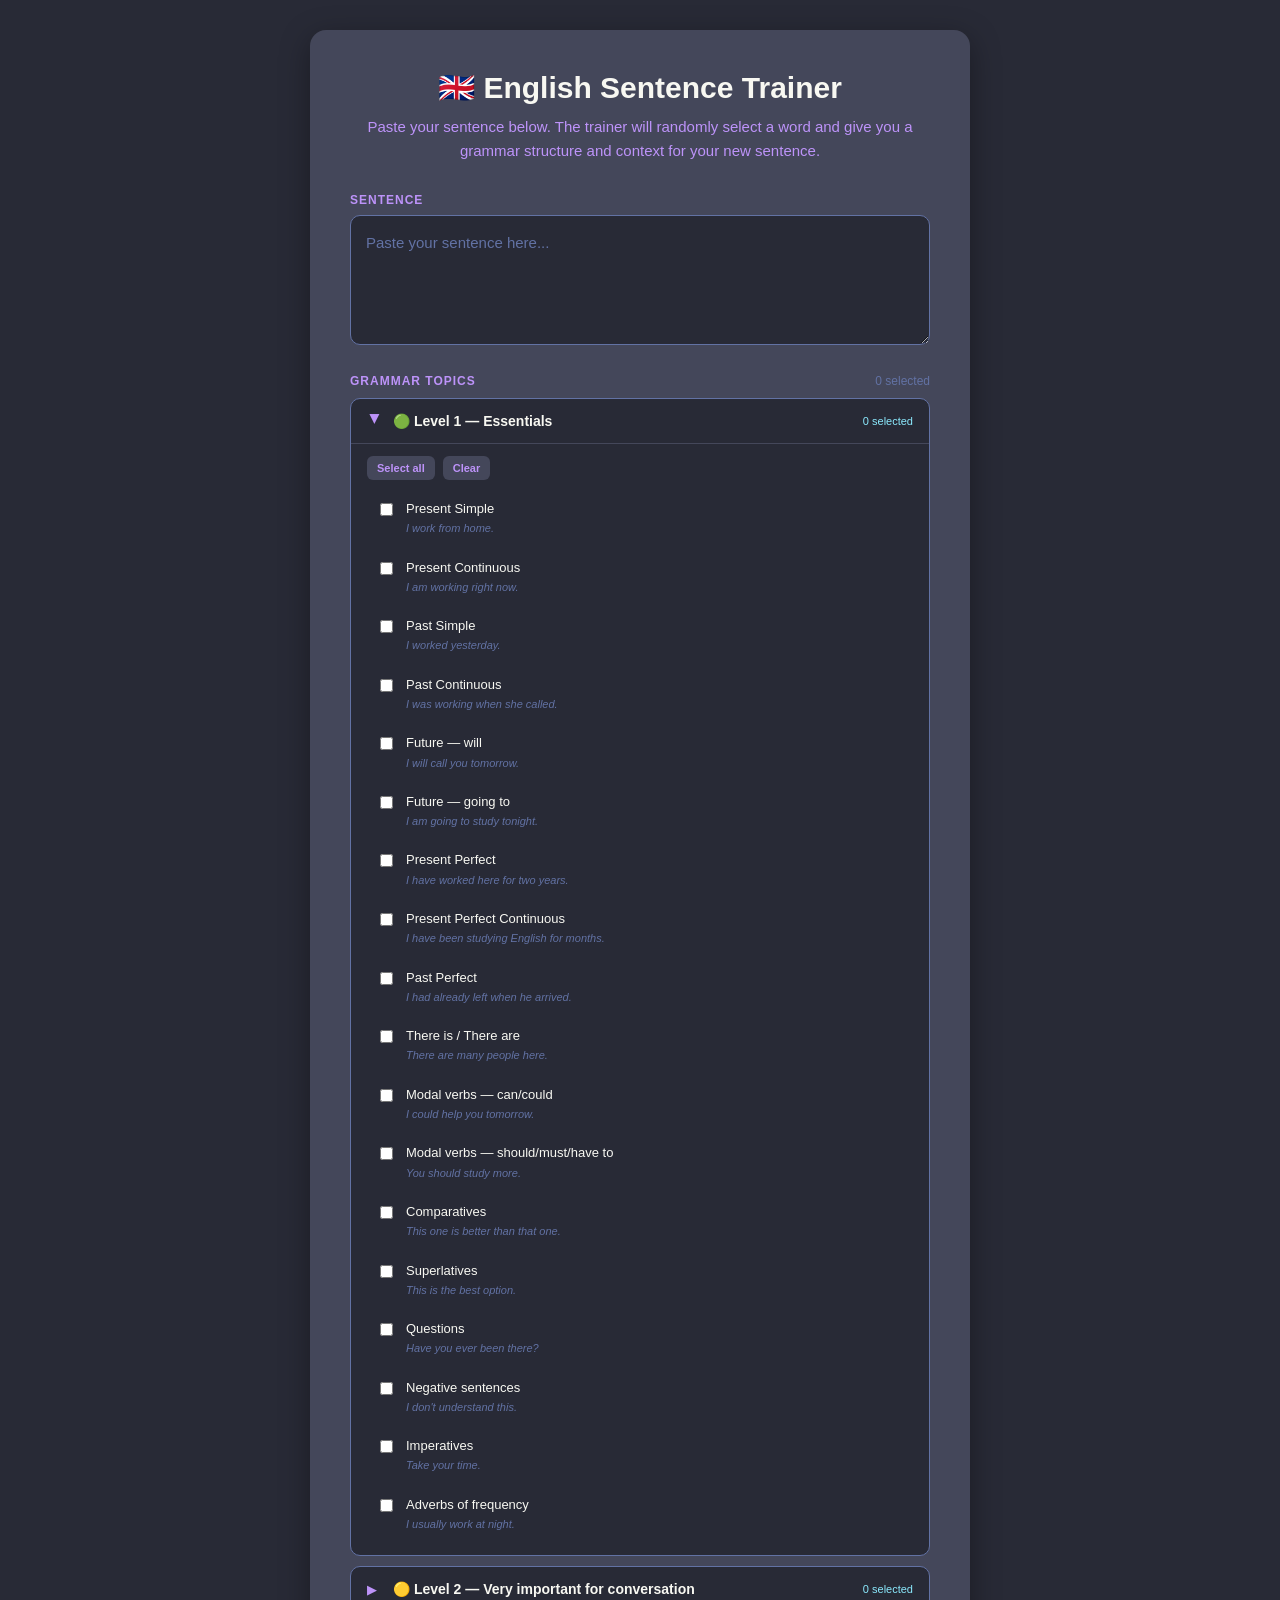
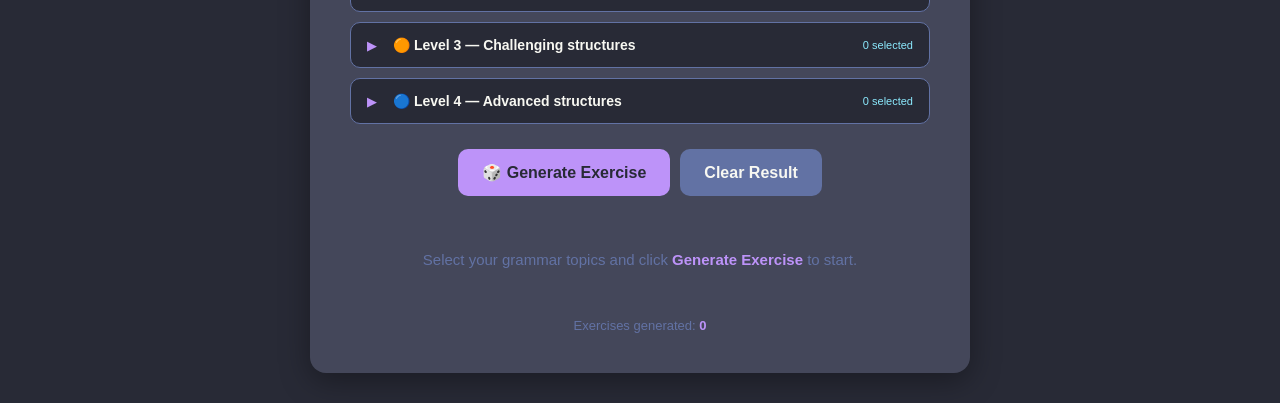
==== index.html @ 158985a8 "Rename englishSentenceTrainer.html to index.html" ====
<!DOCTYPE html>

<html lang="en">

<head>

    <meta charset="UTF-8">

    <meta name="viewport" content="width=device-width, initial-scale=1.0">

    <title>English Sentence Trainer</title>

    <style>

        * {
            box-sizing: border-box;
        }

        body {

            margin: 0;

            font-family: Arial, Helvetica, sans-serif;

            background: #282a36;

            color: #f8f8f2;

            min-height: 100vh;

            display: flex;

            justify-content: center;

            align-items: center;

        }

        .container {

            width: 100%;

            max-width: 700px;

            padding: 30px 20px;

        }

        .card {

            background: #44475a;

            border-radius: 16px;

            padding: 40px;

            box-shadow: 0 8px 30px rgba(0, 0, 0, 0.35);

        }

        .header {

            text-align: center;

            margin-bottom: 30px;

        }

        .header h1 {

            margin: 0 0 10px;

            font-size: 30px;

            color: #f8f8f2;

        }

        .header p {

            margin: 0;

            color: #bd93f9;

            font-size: 15px;

            line-height: 1.6;

        }

        .input-section {

            margin-bottom: 25px;

        }

        .input-label {

            display: block;

            font-size: 12px;

            font-weight: bold;

            color: #bd93f9;

            text-transform: uppercase;

            letter-spacing: 1px;

            margin-bottom: 8px;

        }

        textarea {

            width: 100%;

            min-height: 130px;

            padding: 15px;

            border-radius: 10px;

            border: 1px solid #6272a4;

            background: #282a36;

            color: #f8f8f2;

            font-family: Arial, Helvetica, sans-serif;

            font-size: 15px;

            line-height: 1.6;

            resize: vertical;

            outline: none;

            transition: border-color 0.15s;

        }

        textarea:focus {

            border-color: #bd93f9;

        }

        textarea::placeholder {

            color: #6272a4;

        }

        /* =====================================================
           GRAMMAR SELECTION
           ===================================================== */

        .grammar-section {

            margin-bottom: 25px;

        }

        .grammar-section-header {

            display: flex;

            justify-content: space-between;

            align-items: center;

            margin-bottom: 10px;

        }

        .grammar-section-title {

            font-size: 12px;

            font-weight: bold;

            color: #bd93f9;

            text-transform: uppercase;

            letter-spacing: 1px;

        }

        .grammar-selection-info {

            font-size: 12px;

            color: #6272a4;

        }

        /* =====================================================
           LEVEL ACCORDION
           ===================================================== */

        .level-box {

            background: #282a36;

            border: 1px solid #6272a4;

            border-radius: 10px;

            margin-bottom: 10px;

            overflow: hidden;

        }

        .level-header {

            display: flex;

            align-items: center;

            justify-content: space-between;

            padding: 14px 16px;

            cursor: pointer;

            user-select: none;

            transition: background 0.15s;

        }

        .level-header:hover {

            background: #313342;

        }

        .level-header-left {

            display: flex;

            align-items: center;

            gap: 10px;

            min-width: 0;

        }

        .level-arrow {

            font-size: 13px;

            color: #bd93f9;

            width: 16px;

            transition: transform 0.2s;

        }

        .level-box.open .level-arrow {

            transform: rotate(90deg);

        }

        .level-name {

            font-size: 14px;

            font-weight: bold;

            color: #f8f8f2;

        }

        .level-count {

            font-size: 11px;

            color: #8be9fd;

            white-space: nowrap;

        }

        .level-content {

            display: none;

            padding: 0 16px 15px 16px;

            border-top: 1px solid #44475a;

        }

        .level-box.open .level-content {

            display: block;

        }

        .level-actions {

            display: flex;

            gap: 8px;

            margin: 12px 0;

        }

        .level-action {

            border: none;

            border-radius: 6px;

            padding: 6px 10px;

            font-size: 11px;

            font-weight: bold;

            cursor: pointer;

            background: #44475a;

            color: #bd93f9;

            transition: opacity 0.15s;

        }

        .level-action:hover {

            opacity: 0.8;

        }

        .topic-list {

            display: flex;

            flex-direction: column;

            gap: 6px;

        }

        .topic-item {

            display: flex;

            align-items: flex-start;

            gap: 10px;

            padding: 8px 9px;

            border-radius: 7px;

            cursor: pointer;

            transition: background 0.15s;

        }

        .topic-item:hover {

            background: #313342;

        }

        .topic-item input {

            margin-top: 3px;

            accent-color: #bd93f9;

            cursor: pointer;

            flex-shrink: 0;

        }

        .topic-info {

            min-width: 0;

        }

        .topic-name {

            display: block;

            font-size: 13px;

            color: #f8f8f2;

            line-height: 1.4;

        }

        .topic-example {

            display: block;

            margin-top: 3px;

            font-size: 11px;

            color: #6272a4;

            font-style: italic;

            line-height: 1.4;

        }

        /* =====================================================
           BUTTONS
           ===================================================== */

        .button-container {

            display: flex;

            gap: 10px;

            justify-content: center;

            margin-bottom: 35px;

        }

        button {

            border: none;

            border-radius: 10px;

            padding: 14px 24px;

            font-size: 16px;

            font-weight: bold;

            cursor: pointer;

            transition:
                transform 0.15s,
                opacity 0.15s;

        }

        button:hover {

            transform: translateY(-2px);

        }

        button:active {

            transform: translateY(0);

        }

        .generate-button {

            background: #bd93f9;

            color: #282a36;

        }

        .generate-button:hover {

            opacity: 0.9;

        }

        .clear-button {

            background: #6272a4;

            color: #f8f8f2;

        }

        .clear-button:hover {

            opacity: 0.9;

        }

        /* =====================================================
           RESULTS
           ===================================================== */

        .result {

            display: none;

        }

        .result.visible {

            display: block;

        }

        .result-box {

            margin-bottom: 20px;

        }

        .label {

            display: block;

            font-size: 12px;

            font-weight: bold;

            color: #bd93f9;

            text-transform: uppercase;

            letter-spacing: 1px;

            margin-bottom: 8px;

        }

        .value-box {

            border-radius: 10px;

            padding: 18px 20px;

            background: #282a36;

            border: 1px solid #6272a4;

        }

        .word {

            font-size: 21px;

            font-weight: bold;

            color: #ff79c6;

        }

        .grammar {

            font-size: 21px;

            font-weight: bold;

            color: #f8f8f2;

        }

        .example {

            margin-top: 10px;

            font-size: 14px;

            font-style: italic;

            color: #f8f8f2;

            opacity: 0.85;

            line-height: 1.5;

        }

        .level {

            margin-top: 7px;

            font-size: 13px;

            color: #8be9fd;

        }

        .context {

            font-size: 21px;

            font-weight: bold;

            color: #50fa7b;

        }

        .context-description {

            margin-top: 7px;

            font-size: 13px;

            color: #8be9fd;

        }

        .instruction {

            margin-top: 25px;

            padding: 18px 20px;

            background: #383a59;

            border-left: 4px solid #ff79c6;

            border-radius: 8px;

            line-height: 1.6;

            font-size: 15px;

            color: #f8f8f2;

        }

        .instruction strong {

            color: #ff79c6;

        }

        /* =====================================================
           COUNTER
           ===================================================== */

        .counter {

            text-align: center;

            margin-top: 30px;

            color: #6272a4;

            font-size: 13px;

        }

        .counter strong {

            color: #bd93f9;

        }

        /* =====================================================
           EMPTY MESSAGE
           ===================================================== */

        .empty-message {

            text-align: center;

            color: #6272a4;

            font-size: 15px;

            padding: 20px;

        }

        .empty-message strong {

            color: #bd93f9;

        }

        /* =====================================================
           ERROR MESSAGE
           ===================================================== */

        .error-message {

            display: none;

            margin-bottom: 20px;

            padding: 12px 15px;

            border-radius: 8px;

            background: #383a59;

            border-left: 4px solid #ff5555;

            color: #ffb8b8;

            font-size: 13px;

            line-height: 1.5;

        }

        .error-message.visible {

            display: block;

        }

        /* =====================================================
           MOBILE
           ===================================================== */

        @media (max-width: 600px) {

            .card {

                padding: 25px 20px;

            }

            .header h1 {

                font-size: 25px;

            }

            .button-container {

                flex-direction: column;

            }

            button {

                width: 100%;

            }

            .level-header {

                padding: 13px 12px;

            }

            .level-name {

                font-size: 13px;

            }

            .level-count {

                font-size: 10px;

            }

        }

    </style>

</head>


<body>


<div class="container">


    <div class="card">


        <!-- =================================================
             HEADER
             ================================================= -->

        <div class="header">

            <h1>🇬🇧 English Sentence Trainer</h1>

            <p>

                Paste your sentence below.

                The trainer will randomly select a word

                and give you a grammar structure and context

                for your new sentence.

            </p>

        </div>


        <!-- =================================================
             SOURCE TEXT
             ================================================= -->

        <div class="input-section">

            <label
                class="input-label"
                for="sourceText">

                Sentence

            </label>

            <textarea
                id="sourceText"
                placeholder="Paste your sentence here..."></textarea>

        </div>


        <!-- =================================================
             GRAMMAR TOPIC SELECTION
             ================================================= -->

        <div class="grammar-section">


            <div class="grammar-section-header">

                <span class="grammar-section-title">

                    Grammar Topics

                </span>

                <span
                    id="totalSelected"
                    class="grammar-selection-info">

                    0 selected

                </span>

            </div>


            <!-- =============================================
                 LEVEL 1
                 ============================================= -->

            <div
                class="level-box open"
                id="level-1">


                <div
                    class="level-header"
                    onclick="toggleLevel('level-1')">


                    <div class="level-header-left">

                        <span class="level-arrow">

                            ▶

                        </span>

                        <span class="level-name">

                            🟢 Level 1 — Essentials

                        </span>

                    </div>


                    <span
                        class="level-count"
                        id="count-level-1">

                        0 selected

                    </span>


                </div>


                <div class="level-content">


                    <div class="level-actions">

                        <button
                            type="button"
                            class="level-action"
                            onclick="selectAllInLevel(event, 'level-1')">

                            Select all

                        </button>

                        <button
                            type="button"
                            class="level-action"
                            onclick="clearLevel(event, 'level-1')">

                            Clear

                        </button>

                    </div>


                    <div
                        class="topic-list"
                        id="topics-level-1">

                    </div>


                </div>

            </div>


            <!-- =============================================
                 LEVEL 2
                 ============================================= -->

            <div
                class="level-box"
                id="level-2">


                <div
                    class="level-header"
                    onclick="toggleLevel('level-2')">


                    <div class="level-header-left">

                        <span class="level-arrow">

                            ▶

                        </span>

                        <span class="level-name">

                            🟡 Level 2 — Very important for conversation

                        </span>

                    </div>


                    <span
                        class="level-count"
                        id="count-level-2">

                        0 selected

                    </span>


                </div>


                <div class="level-content">


                    <div class="level-actions">

                        <button
                            type="button"
                            class="level-action"
                            onclick="selectAllInLevel(event, 'level-2')">

                            Select all

                        </button>

                        <button
                            type="button"
                            class="level-action"
                            onclick="clearLevel(event, 'level-2')">

                            Clear

                        </button>

                    </div>


                    <div
                        class="topic-list"
                        id="topics-level-2">

                    </div>


                </div>

            </div>


            <!-- =============================================
                 LEVEL 3
                 ============================================= -->

            <div
                class="level-box"
                id="level-3">


                <div
                    class="level-header"
                    onclick="toggleLevel('level-3')">


                    <div class="level-header-left">

                        <span class="level-arrow">

                            ▶

                        </span>

                        <span class="level-name">

                            🟠 Level 3 — Challenging structures

                        </span>

                    </div>


                    <span
                        class="level-count"
                        id="count-level-3">

                        0 selected

                    </span>


                </div>


                <div class="level-content">


                    <div class="level-actions">

                        <button
                            type="button"
                            class="level-action"
                            onclick="selectAllInLevel(event, 'level-3')">

                            Select all

                        </button>

                        <button
                            type="button"
                            class="level-action"
                            onclick="clearLevel(event, 'level-3')">

                            Clear

                        </button>

                    </div>


                    <div
                        class="topic-list"
                        id="topics-level-3">

                    </div>


                </div>

            </div>


            <!-- =============================================
                 LEVEL 4
                 ============================================= -->

            <div
                class="level-box"
                id="level-4">


                <div
                    class="level-header"
                    onclick="toggleLevel('level-4')">


                    <div class="level-header-left">

                        <span class="level-arrow">

                            ▶

                        </span>

                        <span class="level-name">

                            🔵 Level 4 — Advanced structures

                        </span>

                    </div>


                    <span
                        class="level-count"
                        id="count-level-4">

                        0 selected

                    </span>


                </div>


                <div class="level-content">


                    <div class="level-actions">

                        <button
                            type="button"
                            class="level-action"
                            onclick="selectAllInLevel(event, 'level-4')">

                            Select all

                        </button>

                        <button
                            type="button"
                            class="level-action"
                            onclick="clearLevel(event, 'level-4')">

                            Clear

                        </button>

                    </div>


                    <div
                        class="topic-list"
                        id="topics-level-4">

                    </div>


                </div>

            </div>


        </div>


        <!-- =================================================
             ERROR MESSAGE
             ================================================= -->

        <div
            id="errorMessage"
            class="error-message">

            Please select at least one grammar topic before generating an exercise.

        </div>


        <!-- =================================================
             BUTTONS
             ================================================= -->

        <div class="button-container">

            <button
                class="generate-button"
                onclick="generateExercise()">

                🎲 Generate Exercise

            </button>


            <button
                class="clear-button"
                onclick="clearExercise()">

                Clear Result

            </button>

        </div>


        <!-- =================================================
             RESULTS
             ================================================= -->

        <div
            id="result"
            class="result">


            <!-- Selected Word -->

            <div class="result-box">

                <span class="label">

                    Selected Word

                </span>

                <div class="value-box">

                    <div
                        id="selectedWord"
                        class="word">

                    </div>

                </div>

            </div>


            <!-- Grammar -->

            <div class="result-box">

                <span class="label">

                    Grammar

                </span>

                <div class="value-box">

                    <div
                        id="grammarTopic"
                        class="grammar">

                    </div>


                    <div
                        id="grammarLevel"
                        class="level">

                    </div>


                    <div
                        id="grammarExample"
                        class="example">

                    </div>

                </div>

            </div>


            <!-- Context -->

            <div class="result-box">

                <span class="label">

                    Context

                </span>

                <div class="value-box">

                    <div
                        id="context"
                        class="context">

                    </div>


                    <div
                        id="contextDescription"
                        class="context-description">

                    </div>

                </div>

            </div>


            <!-- Instruction -->

            <div class="instruction">

                <strong>Your task:</strong>

                <br>

                Create a new sentence using the selected word,

                the grammar structure above, and the selected context.

            </div>


        </div>


        <!-- =================================================
             INITIAL MESSAGE
             ================================================= -->

        <div
            id="emptyMessage"
            class="empty-message">

            Select your grammar topics and click

            <strong>Generate Exercise</strong>

            to start.

        </div>


        <!-- =================================================
             COUNTER
             ================================================= -->

        <div class="counter">

            Exercises generated:

            <strong id="counter">0</strong>

        </div>


    </div>

</div>



<script>


    // =========================================================
    // CONTEXTS
    // =========================================================

    const contexts = [

        {
            name: "Daily life",
            description: "Everyday situations"
        },

        {
            name: "Work",
            description: "Professional situations"
        },

        {
            name: "Travel",
            description: "Experiences and plans"
        },

        {
            name: "Relationships",
            description: "People and interactions"
        },

        {
            name: "Learning",
            description: "Study and progress"
        },

        {
            name: "Technology",
            description: "Technology"
        },

        {
            name: "Money",
            description: "Financial decisions"
        },

        {
            name: "Health",
            description: "Habits and situations"
        },

        {
            name: "Entertainment",
            description: "Movies, games, and books"
        },

        {
            name: "Problems",
            description: "Problems and solutions"
        },

        {
            name: "Decisions",
            description: "Choices"
        },

        {
            name: "Plans",
            description: "Future plans"
        },

        {
            name: "Experiences",
            description: "Things that happened"
        },

        {
            name: "Memories",
            description: "The past"
        },

        {
            name: "Opinions",
            description: "Opinions"
        },

        {
            name: "Hypothetical situations",
            description: "Imaginary situations"
        },

        {
            name: "Advice",
            description: "Recommendations"
        },

        {
            name: "Requests",
            description: "Requests"
        },

        {
            name: "Complaints",
            description: "Complaints"
        },

        {
            name: "Comparisons",
            description: "Comparing things"
        },

        {
            name: "Goals",
            description: "Objectives"
        },

        {
            name: "Changes",
            description: "Changes"
        },

        {
            name: "Mistakes",
            description: "Mistakes and consequences"
        },

        {
            name: "Unexpected events",
            description: "Unexpected events"
        }

    ];


    // =========================================================
    // GRAMMAR LEVELS
    // =========================================================

    const grammarLevels = {

        "Level 1 — Essentials": {

            weight: 50,

            topics: [

                {
                    name: "Present Simple",
                    example: "I work from home."
                },

                {
                    name: "Present Continuous",
                    example: "I am working right now."
                },

                {
                    name: "Past Simple",
                    example: "I worked yesterday."
                },

                {
                    name: "Past Continuous",
                    example: "I was working when she called."
                },

                {
                    name: "Future — will",
                    example: "I will call you tomorrow."
                },

                {
                    name: "Future — going to",
                    example: "I am going to study tonight."
                },

                {
                    name: "Present Perfect",
                    example: "I have worked here for two years."
                },

                {
                    name: "Present Perfect Continuous",
                    example: "I have been studying English for months."
                },

                {
                    name: "Past Perfect",
                    example: "I had already left when he arrived."
                },

                {
                    name: "There is / There are",
                    example: "There are many people here."
                },

                {
                    name: "Modal verbs — can/could",
                    example: "I could help you tomorrow."
                },

                {
                    name: "Modal verbs — should/must/have to",
                    example: "You should study more."
                },

                {
                    name: "Comparatives",
                    example: "This one is better than that one."
                },

                {
                    name: "Superlatives",
                    example: "This is the best option."
                },

                {
                    name: "Questions",
                    example: "Have you ever been there?"
                },

                {
                    name: "Negative sentences",
                    example: "I don't understand this."
                },

                {
                    name: "Imperatives",
                    example: "Take your time."
                },

                {
                    name: "Adverbs of frequency",
                    example: "I usually work at night."
                }

            ]

        },


        "Level 2 — Very important for conversation": {

            weight: 30,

            topics: [

                {
                    name: "Used to",
                    example: "I used to live in Japan."
                },

                {
                    name: "Would — past habits",
                    example: "We would go there every Sunday."
                },

                {
                    name: "Present Perfect vs Past Simple",
                    example: "I have seen that movie. / I saw it last year."
                },

                {
                    name: "Since / For",
                    example: "I have lived here for three years."
                },

                {
                    name: "Already / Yet / Just",
                    example: "I have already finished it."
                },

                {
                    name: "Ever / Never",
                    example: "Have you ever tried it?"
                },

                {
                    name: "First Conditional",
                    example: "If it rains, I will stay home."
                },

                {
                    name: "Second Conditional",
                    example: "If I had more money, I would travel."
                },

                {
                    name: "First vs Second Conditional",
                    example: "If I study... / If I studied..."
                },

                {
                    name: "Relative clauses",
                    example: "The man who lives there is my friend."
                },

                {
                    name: "Passive voice",
                    example: "The car was repaired yesterday."
                },

                {
                    name: "Reported speech",
                    example: "She said that she was tired."
                },

                {
                    name: "Gerund (-ing)",
                    example: "I enjoy learning English."
                },

                {
                    name: "Infinitive (to + verb)",
                    example: "I want to learn English."
                },

                {
                    name: "Gerund vs Infinitive",
                    example: "I stopped smoking. / I stopped to smoke."
                },

                {
                    name: "Phrasal verbs",
                    example: "I need to find out what happened."
                },

                {
                    name: "Prepositions",
                    example: "I'm interested in learning English."
                },

                {
                    name: "Articles — a/an/the",
                    example: "I bought a book. The book was expensive."
                }

            ]

        },


        "Level 3 — Challenging structures": {

            weight: 15,

            topics: [

                {
                    name: "Present Perfect Continuous",
                    example: "I've been working all day."
                },

                {
                    name: "Past Perfect Continuous",
                    example: "I'd been waiting for an hour."
                },

                {
                    name: "Future Continuous",
                    example: "I'll be working tomorrow afternoon."
                },

                {
                    name: "Future Perfect",
                    example: "I'll have finished it by Friday."
                },

                {
                    name: "Third Conditional",
                    example: "If I had studied, I would have passed."
                },

                {
                    name: "Mixed Conditionals",
                    example: "If I had studied, I would be working there now."
                },

                {
                    name: "Wish — present",
                    example: "I wish I had more time."
                },

                {
                    name: "Wish — past",
                    example: "I wish I had studied harder."
                },

                {
                    name: "Would rather",
                    example: "I'd rather stay home."
                },

                {
                    name: "Had better",
                    example: "You'd better leave now."
                },

                {
                    name: "Question tags",
                    example: "You're coming, aren't you?"
                },

                {
                    name: "Indirect questions",
                    example: "Do you know where he lives?"
                },

                {
                    name: "Causative — have/get something done",
                    example: "I had my car repaired."
                },

                {
                    name: "Modal perfect",
                    example: "You should have told me."
                },

                {
                    name: "Could have / would have / might have",
                    example: "I could have helped you."
                },

                {
                    name: "Negative questions",
                    example: "Didn't you see him?"
                },

                {
                    name: "So / Neither",
                    example: "I like coffee. So do I."
                },

                {
                    name: "Too / Enough",
                    example: "It's too expensive. / It's cheap enough."
                },

                {
                    name: "Both / Either / Neither",
                    example: "Neither option is good."
                }

            ]

        },


        "Level 4 — Advanced structures": {

            weight: 5,

            topics: [

                {
                    name: "Future in the past",
                    example: "I knew I would need more time."
                },

                {
                    name: "Past habits",
                    example: "I would play football every weekend."
                },

                {
                    name: "Participle clauses",
                    example: "Having finished the work, I went home."
                },

                {
                    name: "Inversion",
                    example: "Never have I seen anything like this."
                },

                {
                    name: "Cleft sentences",
                    example: "What I need is more time."
                },

                {
                    name: "Emphasis with do",
                    example: "I do understand what you mean."
                },

                {
                    name: "Advanced relative clauses",
                    example: "The company for which I worked..."
                },

                {
                    name: "Reduced relative clauses",
                    example: "The man standing there is my boss."
                },

                {
                    name: "Advanced passive",
                    example: "He is believed to be one of the best developers."
                },

                {
                    name: "Conditionals with unless",
                    example: "I won't go unless you come with me."
                },

                {
                    name: "As long as / provided that",
                    example: "You can stay as long as you're quiet."
                },

                {
                    name: "Although / even though / despite",
                    example: "Even though it was late, I continued working."
                },

                {
                    name: "Would have + past participle",
                    example: "I would have gone if I had known."
                },

                {
                    name: "As if / as though",
                    example: "He talks as if he knew everything."
                },

                {
                    name: "Not only... but also",
                    example: "She is not only smart but also hardworking."
                }

            ]

        }

    };


    // =========================================================
    // COUNTER
    // =========================================================

    let exerciseCount = 0;


    // =========================================================
    // GENERATE GRAMMAR TOPIC CHECKBOXES
    // =========================================================

    function renderGrammarTopics() {

        const levelIds = [
            "level-1",
            "level-2",
            "level-3",
            "level-4"
        ];

        const levels = Object.entries(grammarLevels);

        levels.forEach(([levelName, level], index) => {

            const container = document.getElementById(
                `topics-${levelIds[index]}`
            );

            level.topics.forEach((topic, topicIndex) => {

                const label = document.createElement("label");

                label.className = "topic-item";

                label.innerHTML = `

                    <input
                        type="checkbox"
                        class="grammar-topic"
                        data-level="${levelName}"
                        data-topic-index="${topicIndex}"
                        onchange="updateSelectionCount()"
                    >

                    <span class="topic-info">

                        <span class="topic-name">
                            ${topic.name}
                        </span>

                        <span class="topic-example">
                            ${topic.example}
                        </span>

                    </span>

                `;

                container.appendChild(label);

            });

        });

        updateSelectionCount();

    }


    // =========================================================
    // TOGGLE LEVEL
    // =========================================================

    function toggleLevel(levelId) {

        const level = document.getElementById(levelId);

        level.classList.toggle("open");

    }


    // =========================================================
    // SELECT ALL TOPICS IN LEVEL
    // =========================================================

    function selectAllInLevel(event, levelId) {

        event.stopPropagation();

        const level = document.getElementById(levelId);

        const checkboxes = level.querySelectorAll(
            ".grammar-topic"
        );

        checkboxes.forEach(checkbox => {

            checkbox.checked = true;

        });

        updateSelectionCount();

    }


    // =========================================================
    // CLEAR ALL TOPICS IN LEVEL
    // =========================================================

    function clearLevel(event, levelId) {

        event.stopPropagation();

        const level = document.getElementById(levelId);

        const checkboxes = level.querySelectorAll(
            ".grammar-topic"
        );

        checkboxes.forEach(checkbox => {

            checkbox.checked = false;

        });

        updateSelectionCount();

    }


    // =========================================================
    // UPDATE SELECTION COUNTS
    // =========================================================

    function updateSelectionCount() {

        const allCheckboxes = document.querySelectorAll(
            ".grammar-topic"
        );

        const totalSelected = document.querySelectorAll(
            ".grammar-topic:checked"
        ).length;


        // Update total

        document.getElementById(
            "totalSelected"
        ).textContent =

            `${totalSelected} selected`;


        // Update each level

        const levelIds = [
            "level-1",
            "level-2",
            "level-3",
            "level-4"
        ];

        levelIds.forEach(levelId => {

            const level = document.getElementById(levelId);

            const selected = level.querySelectorAll(
                ".grammar-topic:checked"
            ).length;

            document.getElementById(
                `count-${levelId}`
            ).textContent =

                `${selected} selected`;

        });

    }


    // =========================================================
    // GET SELECTED GRAMMAR TOPICS
    // =========================================================

    function getSelectedGrammarTopics() {

        const selectedTopics = [];

        const checkboxes = document.querySelectorAll(
            ".grammar-topic:checked"
        );

        checkboxes.forEach(checkbox => {

            const levelName = checkbox.dataset.level;

            const topicIndex =
                Number(checkbox.dataset.topicIndex);

            const level =
                grammarLevels[levelName];

            selectedTopics.push({

                name: level.topics[topicIndex].name,

                example: level.topics[topicIndex].example,

                level: levelName

            });

        });

        return selectedTopics;

    }


    // =========================================================
    // GET A RANDOM ITEM FROM AN ARRAY
    // =========================================================

    function randomItem(array) {

        const index = Math.floor(

            Math.random() * array.length

        );

        return array[index];

    }


    // =========================================================
    // GET WORDS FROM SOURCE TEXT
    // =========================================================

    function getWordsFromText() {

        const text = document

            .getElementById("sourceText")

            .value

            .trim();


        // Return an empty array if there is no text

        if (!text) {

            return [];

        }


        // Split only by whitespace

        return text.split(/\s+/);

    }


    // =========================================================
    // GET A RANDOM WORD FROM SOURCE TEXT
    // =========================================================

    function getRandomWord() {

        const words = getWordsFromText();


        if (words.length === 0) {

            return null;

        }


        return randomItem(words);

    }


    // =========================================================
    // GENERATE EXERCISE
    // =========================================================

    function generateExercise() {


        // Hide previous error

        document.getElementById(
            "errorMessage"
        ).classList.remove("visible");


        // Get selected grammar topics

        const selectedTopics =
            getSelectedGrammarTopics();


        // Check if at least one topic was selected

        if (selectedTopics.length === 0) {

            document.getElementById(
                "errorMessage"
            ).classList.add("visible");

            return;

        }


        // Get a random word from source text

        const selectedWord =
            getRandomWord();


        // Select a random grammar topic

        const grammarTopic =
            randomItem(selectedTopics);


        // Select a random context

        const context =
            randomItem(contexts);


        // =====================================================
        // DISPLAY SELECTED WORD
        // =====================================================

        const selectedWordElement =
            document.getElementById(
                "selectedWord"
            );


        if (selectedWord) {

            selectedWordElement.textContent =
                selectedWord;

        } else {

            selectedWordElement.textContent =
                "No word selected";

        }


        // =====================================================
        // DISPLAY GRAMMAR TOPIC
        // =====================================================

        document.getElementById(
            "grammarTopic"
        ).textContent =

            grammarTopic.name;


        // =====================================================
        // DISPLAY GRAMMAR LEVEL
        // =====================================================

        document.getElementById(
            "grammarLevel"
        ).textContent =

            grammarTopic.level;


        // =====================================================
        // DISPLAY GRAMMAR EXAMPLE
        // =====================================================

        document.getElementById(
            "grammarExample"
        ).textContent =

            "Example: " + grammarTopic.example;


        // =====================================================
        // DISPLAY CONTEXT
        // =====================================================

        document.getElementById(
            "context"
        ).textContent =

            context.name;


        // =====================================================
        // DISPLAY CONTEXT DESCRIPTION
        // =====================================================

        document.getElementById(
            "contextDescription"
        ).textContent =

            context.description;


        // =====================================================
        // SHOW RESULTS
        // =====================================================

        document.getElementById(
            "result"
        ).classList.add("visible");


        // =====================================================
        // HIDE INITIAL MESSAGE
        // =====================================================

        document.getElementById(
            "emptyMessage"
        ).style.display = "none";


        // =====================================================
        // UPDATE COUNTER
        // =====================================================

        exerciseCount++;


        document.getElementById(
            "counter"
        ).textContent =

            exerciseCount;

    }


    // =========================================================
    // CLEAR RESULT
    // =========================================================

    function clearExercise() {

        document.getElementById(
            "result"
        ).classList.remove("visible");


        document.getElementById(
            "emptyMessage"
        ).style.display = "block";


        document.getElementById(
            "errorMessage"
        ).classList.remove("visible");

    }


    // =========================================================
    // INITIALIZE
    // =========================================================

    renderGrammarTopics();


</script>


</body>

</html>
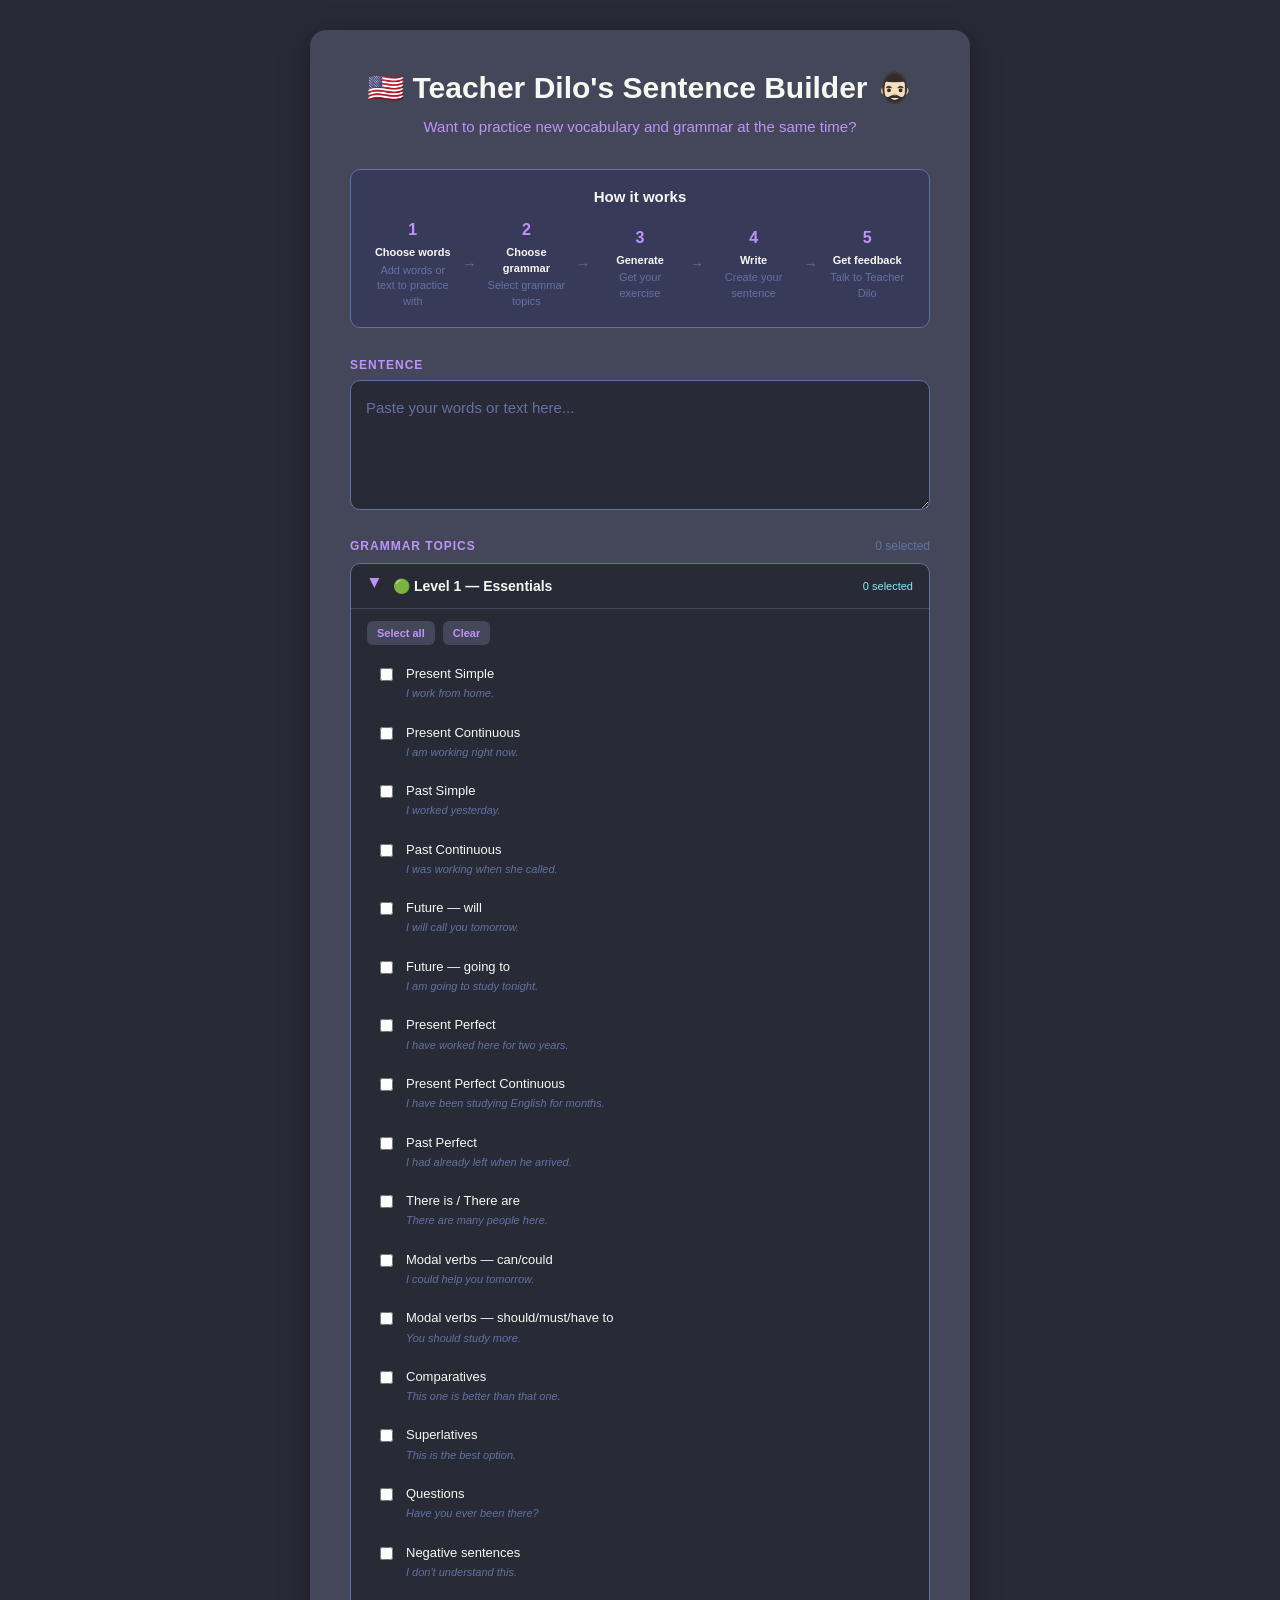
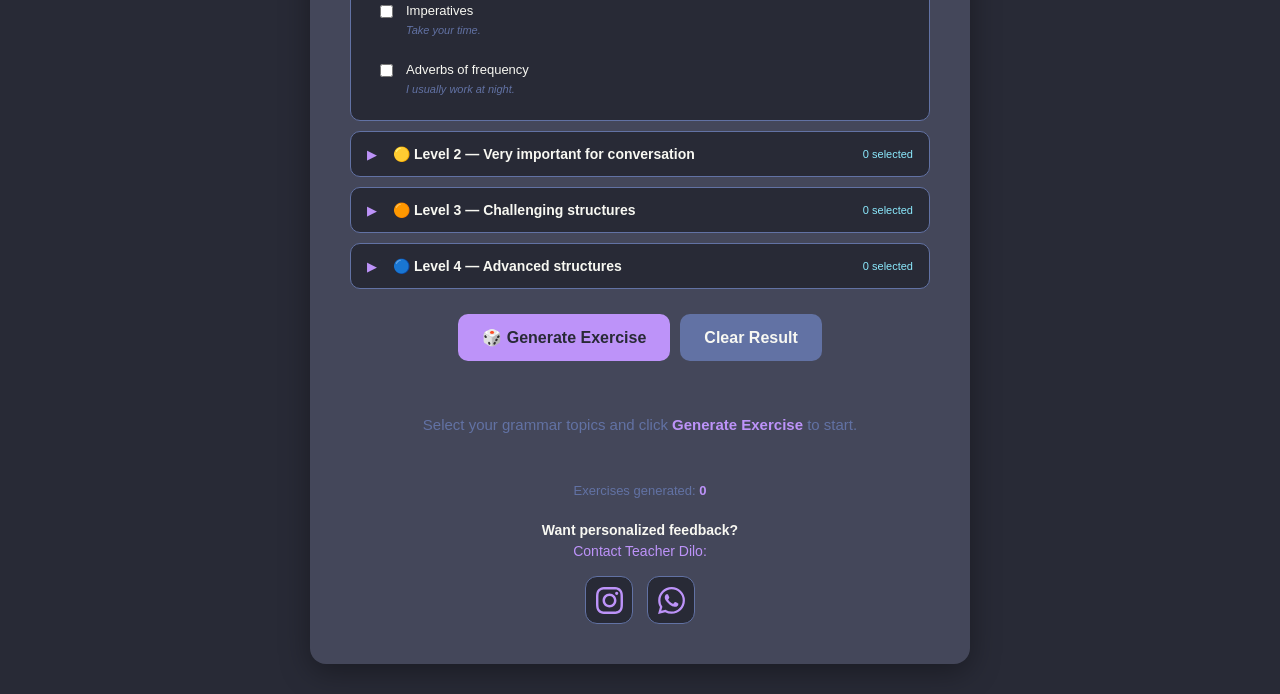
==== commit 5d3f69a0: "feat: improve UI, user flow, and project presentation - Added a "How it works" section explaining th" ====
--- a/index.html
+++ b/index.html
@@ -3,1945 +3,1178 @@
 <html lang="en">
 
 <head>
-
     <meta charset="UTF-8">
-
     <meta name="viewport" content="width=device-width, initial-scale=1.0">
-
-    <title>English Sentence Trainer</title>
-
-    <style>
-
-        * {
-            box-sizing: border-box;
-        }
-
-        body {
-
-            margin: 0;
-
-            font-family: Arial, Helvetica, sans-serif;
-
-            background: #282a36;
-
-            color: #f8f8f2;
-
-            min-height: 100vh;
-
-            display: flex;
-
-            justify-content: center;
-
-            align-items: center;
-
-        }
-
-        .container {
-
-            width: 100%;
-
-            max-width: 700px;
-
-            padding: 30px 20px;
-
-        }
-
-        .card {
-
-            background: #44475a;
-
-            border-radius: 16px;
-
-            padding: 40px;
-
-            box-shadow: 0 8px 30px rgba(0, 0, 0, 0.35);
-
-        }
-
-        .header {
-
-            text-align: center;
-
-            margin-bottom: 30px;
-
-        }
-
-        .header h1 {
-
-            margin: 0 0 10px;
-
-            font-size: 30px;
-
-            color: #f8f8f2;
-
-        }
-
-        .header p {
-
-            margin: 0;
-
-            color: #bd93f9;
-
-            font-size: 15px;
-
-            line-height: 1.6;
-
-        }
-
-        .input-section {
-
-            margin-bottom: 25px;
-
-        }
-
-        .input-label {
-
-            display: block;
-
-            font-size: 12px;
-
-            font-weight: bold;
-
-            color: #bd93f9;
-
-            text-transform: uppercase;
-
-            letter-spacing: 1px;
-
-            margin-bottom: 8px;
-
-        }
-
-        textarea {
-
-            width: 100%;
-
-            min-height: 130px;
-
-            padding: 15px;
-
-            border-radius: 10px;
-
-            border: 1px solid #6272a4;
-
-            background: #282a36;
-
-            color: #f8f8f2;
-
-            font-family: Arial, Helvetica, sans-serif;
-
-            font-size: 15px;
-
-            line-height: 1.6;
-
-            resize: vertical;
-
-            outline: none;
-
-            transition: border-color 0.15s;
-
-        }
-
-        textarea:focus {
-
-            border-color: #bd93f9;
-
-        }
-
-        textarea::placeholder {
-
-            color: #6272a4;
-
-        }
-
-        /* =====================================================
-           GRAMMAR SELECTION
-           ===================================================== */
-
-        .grammar-section {
-
-            margin-bottom: 25px;
-
-        }
-
-        .grammar-section-header {
-
-            display: flex;
-
-            justify-content: space-between;
-
-            align-items: center;
-
-            margin-bottom: 10px;
-
-        }
-
-        .grammar-section-title {
-
-            font-size: 12px;
-
-            font-weight: bold;
-
-            color: #bd93f9;
-
-            text-transform: uppercase;
-
-            letter-spacing: 1px;
-
-        }
-
-        .grammar-selection-info {
-
-            font-size: 12px;
-
-            color: #6272a4;
-
-        }
-
-        /* =====================================================
-           LEVEL ACCORDION
-           ===================================================== */
-
-        .level-box {
-
-            background: #282a36;
-
-            border: 1px solid #6272a4;
-
-            border-radius: 10px;
-
-            margin-bottom: 10px;
-
-            overflow: hidden;
-
-        }
-
-        .level-header {
-
-            display: flex;
-
-            align-items: center;
-
-            justify-content: space-between;
-
-            padding: 14px 16px;
-
-            cursor: pointer;
-
-            user-select: none;
-
-            transition: background 0.15s;
-
-        }
-
-        .level-header:hover {
-
-            background: #313342;
-
-        }
-
-        .level-header-left {
-
-            display: flex;
-
-            align-items: center;
-
-            gap: 10px;
-
-            min-width: 0;
-
-        }
-
-        .level-arrow {
-
-            font-size: 13px;
-
-            color: #bd93f9;
-
-            width: 16px;
-
-            transition: transform 0.2s;
-
-        }
-
-        .level-box.open .level-arrow {
-
-            transform: rotate(90deg);
-
-        }
-
-        .level-name {
-
-            font-size: 14px;
-
-            font-weight: bold;
-
-            color: #f8f8f2;
-
-        }
-
-        .level-count {
-
-            font-size: 11px;
-
-            color: #8be9fd;
-
-            white-space: nowrap;
-
-        }
-
-        .level-content {
-
-            display: none;
-
-            padding: 0 16px 15px 16px;
-
-            border-top: 1px solid #44475a;
-
-        }
-
-        .level-box.open .level-content {
-
-            display: block;
-
-        }
-
-        .level-actions {
-
-            display: flex;
-
-            gap: 8px;
-
-            margin: 12px 0;
-
-        }
-
-        .level-action {
-
-            border: none;
-
-            border-radius: 6px;
-
-            padding: 6px 10px;
-
-            font-size: 11px;
-
-            font-weight: bold;
-
-            cursor: pointer;
-
-            background: #44475a;
-
-            color: #bd93f9;
-
-            transition: opacity 0.15s;
-
-        }
-
-        .level-action:hover {
-
-            opacity: 0.8;
-
-        }
-
-        .topic-list {
-
-            display: flex;
-
-            flex-direction: column;
-
-            gap: 6px;
-
-        }
-
-        .topic-item {
-
-            display: flex;
-
-            align-items: flex-start;
-
-            gap: 10px;
-
-            padding: 8px 9px;
-
-            border-radius: 7px;
-
-            cursor: pointer;
-
-            transition: background 0.15s;
-
-        }
-
-        .topic-item:hover {
-
-            background: #313342;
-
-        }
-
-        .topic-item input {
-
-            margin-top: 3px;
-
-            accent-color: #bd93f9;
-
-            cursor: pointer;
-
-            flex-shrink: 0;
-
-        }
-
-        .topic-info {
-
-            min-width: 0;
-
-        }
-
-        .topic-name {
-
-            display: block;
-
-            font-size: 13px;
-
-            color: #f8f8f2;
-
-            line-height: 1.4;
-
-        }
-
-        .topic-example {
-
-            display: block;
-
-            margin-top: 3px;
-
-            font-size: 11px;
-
-            color: #6272a4;
-
-            font-style: italic;
-
-            line-height: 1.4;
-
-        }
-
-        /* =====================================================
-           BUTTONS
-           ===================================================== */
-
-        .button-container {
-
-            display: flex;
-
-            gap: 10px;
-
-            justify-content: center;
-
-            margin-bottom: 35px;
-
-        }
-
-        button {
-
-            border: none;
-
-            border-radius: 10px;
-
-            padding: 14px 24px;
-
-            font-size: 16px;
-
-            font-weight: bold;
-
-            cursor: pointer;
-
-            transition:
-                transform 0.15s,
-                opacity 0.15s;
-
-        }
-
-        button:hover {
-
-            transform: translateY(-2px);
-
-        }
-
-        button:active {
-
-            transform: translateY(0);
-
-        }
-
-        .generate-button {
-
-            background: #bd93f9;
-
-            color: #282a36;
-
-        }
-
-        .generate-button:hover {
-
-            opacity: 0.9;
-
-        }
-
-        .clear-button {
-
-            background: #6272a4;
-
-            color: #f8f8f2;
-
-        }
-
-        .clear-button:hover {
-
-            opacity: 0.9;
-
-        }
-
-        /* =====================================================
-           RESULTS
-           ===================================================== */
-
-        .result {
-
-            display: none;
-
-        }
-
-        .result.visible {
-
-            display: block;
-
-        }
-
-        .result-box {
-
-            margin-bottom: 20px;
-
-        }
-
-        .label {
-
-            display: block;
-
-            font-size: 12px;
-
-            font-weight: bold;
-
-            color: #bd93f9;
-
-            text-transform: uppercase;
-
-            letter-spacing: 1px;
-
-            margin-bottom: 8px;
-
-        }
-
-        .value-box {
-
-            border-radius: 10px;
-
-            padding: 18px 20px;
-
-            background: #282a36;
-
-            border: 1px solid #6272a4;
-
-        }
-
-        .word {
-
-            font-size: 21px;
-
-            font-weight: bold;
-
-            color: #ff79c6;
-
-        }
-
-        .grammar {
-
-            font-size: 21px;
-
-            font-weight: bold;
-
-            color: #f8f8f2;
-
-        }
-
-        .example {
-
-            margin-top: 10px;
-
-            font-size: 14px;
-
-            font-style: italic;
-
-            color: #f8f8f2;
-
-            opacity: 0.85;
-
-            line-height: 1.5;
-
-        }
-
-        .level {
-
-            margin-top: 7px;
-
-            font-size: 13px;
-
-            color: #8be9fd;
-
-        }
-
-        .context {
-
-            font-size: 21px;
-
-            font-weight: bold;
-
-            color: #50fa7b;
-
-        }
-
-        .context-description {
-
-            margin-top: 7px;
-
-            font-size: 13px;
-
-            color: #8be9fd;
-
-        }
-
-        .instruction {
-
-            margin-top: 25px;
-
-            padding: 18px 20px;
-
-            background: #383a59;
-
-            border-left: 4px solid #ff79c6;
-
-            border-radius: 8px;
-
-            line-height: 1.6;
-
-            font-size: 15px;
-
-            color: #f8f8f2;
-
-        }
-
-        .instruction strong {
-
-            color: #ff79c6;
-
-        }
-
-        /* =====================================================
-           COUNTER
-           ===================================================== */
-
-        .counter {
-
-            text-align: center;
-
-            margin-top: 30px;
-
-            color: #6272a4;
-
-            font-size: 13px;
-
-        }
-
-        .counter strong {
-
-            color: #bd93f9;
-
-        }
-
-        /* =====================================================
-           EMPTY MESSAGE
-           ===================================================== */
-
-        .empty-message {
-
-            text-align: center;
-
-            color: #6272a4;
-
-            font-size: 15px;
-
-            padding: 20px;
-
-        }
-
-        .empty-message strong {
-
-            color: #bd93f9;
-
-        }
-
-        /* =====================================================
-           ERROR MESSAGE
-           ===================================================== */
-
-        .error-message {
-
-            display: none;
-
-            margin-bottom: 20px;
-
-            padding: 12px 15px;
-
-            border-radius: 8px;
-
-            background: #383a59;
-
-            border-left: 4px solid #ff5555;
-
-            color: #ffb8b8;
-
-            font-size: 13px;
-
-            line-height: 1.5;
-
-        }
-
-        .error-message.visible {
-
-            display: block;
-
-        }
-
-        /* =====================================================
-           MOBILE
-           ===================================================== */
-
-        @media (max-width: 600px) {
-
-            .card {
-
-                padding: 25px 20px;
-
-            }
-
-            .header h1 {
-
-                font-size: 25px;
-
-            }
-
-            .button-container {
-
-                flex-direction: column;
-
-            }
-
-            button {
-
-                width: 100%;
-
-            }
-
-            .level-header {
-
-                padding: 13px 12px;
-
-            }
-
-            .level-name {
-
-                font-size: 13px;
-
-            }
-
-            .level-count {
-
-                font-size: 10px;
-
-            }
-
-        }
-
-    </style>
-
+    <link rel="icon" type="image/png" href="usa.png">
+    <link rel="stylesheet" href="styles.css">
+    <title>Teacher Dilo 🧔🏻‍♂️</title>
 </head>
 
 
 <body>
 
 
-<div class="container">
-
-
-    <div class="card">
-
-
-        <!-- =================================================
+    <div class="container">
+
+
+        <div class="card">
+
+
+            <!-- =================================================
              HEADER
              ================================================= -->
 
-        <div class="header">
-
-            <h1>🇬🇧 English Sentence Trainer</h1>
-
-            <p>
-
-                Paste your sentence below.
-
-                The trainer will randomly select a word
-
-                and give you a grammar structure and context
-
-                for your new sentence.
-
-            </p>
-
-        </div>
-
-
-        <!-- =================================================
+            <div class="header">
+
+                <h1>🇺🇸 Teacher Dilo's Sentence Builder 🧔🏻‍♂️</h1>
+
+                <p>
+                    Want to practice new vocabulary and grammar at the same time?
+
+                </p>
+
+            </div>
+            <!-- =================================================
+             QUICK HOW IT WORKS
+             ================================================= -->
+
+            <div class="quick-how-it-works">
+
+                <h2>How it works</h2>
+
+                <div class="quick-steps">
+
+                    <div class="quick-step">
+                        <span class="quick-step-number">1</span>
+                        <span class="quick-step-title">Choose words</span>
+                        <span class="quick-step-description">Add words or text to practice with</span>
+                    </div>
+
+                    <div class="quick-arrow">→</div>
+
+                    <div class="quick-step">
+                        <span class="quick-step-number">2</span>
+                        <span class="quick-step-title">Choose grammar</span>
+                        <span class="quick-step-description">Select grammar topics</span>
+                    </div>
+
+                    <div class="quick-arrow">→</div>
+
+                    <div class="quick-step">
+                        <span class="quick-step-number">3</span>
+                        <span class="quick-step-title">Generate</span>
+                        <span class="quick-step-description">Get your exercise</span>
+                    </div>
+
+                    <div class="quick-arrow">→</div>
+
+                    <div class="quick-step">
+                        <span class="quick-step-number">4</span>
+                        <span class="quick-step-title">Write</span>
+                        <span class="quick-step-description">Create your sentence</span>
+                    </div>
+
+                    <div class="quick-arrow">→</div>
+
+                    <div class="quick-step">
+                        <span class="quick-step-number">5</span>
+                        <span class="quick-step-title">Get feedback</span>
+                        <span class="quick-step-description">Talk to Teacher Dilo</span>
+                    </div>
+
+                </div>
+
+            </div>
+
+
+            <!-- =================================================
              SOURCE TEXT
              ================================================= -->
 
-        <div class="input-section">
-
-            <label
-                class="input-label"
-                for="sourceText">
-
-                Sentence
-
-            </label>
-
-            <textarea
-                id="sourceText"
-                placeholder="Paste your sentence here..."></textarea>
-
-        </div>
-
-
-        <!-- =================================================
+            <div class="input-section">
+
+                <label class="input-label" for="sourceText">
+
+                    Sentence
+
+                </label>
+
+                <textarea id="sourceText" placeholder="Paste your words or text here..."></textarea>
+
+            </div>
+
+
+            <!-- =================================================
              GRAMMAR TOPIC SELECTION
              ================================================= -->
 
-        <div class="grammar-section">
-
-
-            <div class="grammar-section-header">
-
-                <span class="grammar-section-title">
-
-                    Grammar Topics
-
-                </span>
-
-                <span
-                    id="totalSelected"
-                    class="grammar-selection-info">
-
-                    0 selected
-
-                </span>
-
-            </div>
-
-
-            <!-- =============================================
+            <div class="grammar-section">
+
+
+                <div class="grammar-section-header">
+
+                    <span class="grammar-section-title">
+
+                        Grammar Topics
+
+                    </span>
+
+                    <span id="totalSelected" class="grammar-selection-info">
+
+                        0 selected
+
+                    </span>
+
+                </div>
+
+
+                <!-- =============================================
                  LEVEL 1
                  ============================================= -->
 
-            <div
-                class="level-box open"
-                id="level-1">
-
-
-                <div
-                    class="level-header"
-                    onclick="toggleLevel('level-1')">
-
-
-                    <div class="level-header-left">
-
-                        <span class="level-arrow">
-
-                            ▶
+                <div class="level-box open" id="level-1">
+
+
+                    <div class="level-header" onclick="toggleLevel('level-1')">
+
+
+                        <div class="level-header-left">
+
+                            <span class="level-arrow">
+
+                                ▶
+
+                            </span>
+
+                            <span class="level-name">
+
+                                🟢 Level 1 — Essentials
+
+                            </span>
+
+                        </div>
+
+
+                        <span class="level-count" id="count-level-1">
+
+                            0 selected
 
                         </span>
 
-                        <span class="level-name">
-
-                            🟢 Level 1 — Essentials
-
-                        </span>
 
                     </div>
 
 
-                    <span
-                        class="level-count"
-                        id="count-level-1">
-
-                        0 selected
-
-                    </span>
-
+                    <div class="level-content">
+
+
+                        <div class="level-actions">
+
+                            <button type="button" class="level-action" onclick="selectAllInLevel(event, 'level-1')">
+
+                                Select all
+
+                            </button>
+
+                            <button type="button" class="level-action" onclick="clearLevel(event, 'level-1')">
+
+                                Clear
+
+                            </button>
+
+                        </div>
+
+
+                        <div class="topic-list" id="topics-level-1">
+
+                        </div>
+
+
+                    </div>
 
                 </div>
 
 
-                <div class="level-content">
-
-
-                    <div class="level-actions">
-
-                        <button
-                            type="button"
-                            class="level-action"
-                            onclick="selectAllInLevel(event, 'level-1')">
-
-                            Select all
-
-                        </button>
-
-                        <button
-                            type="button"
-                            class="level-action"
-                            onclick="clearLevel(event, 'level-1')">
-
-                            Clear
-
-                        </button>
-
-                    </div>
-
-
-                    <div
-                        class="topic-list"
-                        id="topics-level-1">
-
-                    </div>
-
-
-                </div>
-
-            </div>
-
-
-            <!-- =============================================
+                <!-- =============================================
                  LEVEL 2
                  ============================================= -->
 
-            <div
-                class="level-box"
-                id="level-2">
-
-
-                <div
-                    class="level-header"
-                    onclick="toggleLevel('level-2')">
-
-
-                    <div class="level-header-left">
-
-                        <span class="level-arrow">
-
-                            ▶
+                <div class="level-box" id="level-2">
+
+
+                    <div class="level-header" onclick="toggleLevel('level-2')">
+
+
+                        <div class="level-header-left">
+
+                            <span class="level-arrow">
+
+                                ▶
+
+                            </span>
+
+                            <span class="level-name">
+
+                                🟡 Level 2 — Very important for conversation
+
+                            </span>
+
+                        </div>
+
+
+                        <span class="level-count" id="count-level-2">
+
+                            0 selected
 
                         </span>
 
-                        <span class="level-name">
-
-                            🟡 Level 2 — Very important for conversation
-
-                        </span>
 
                     </div>
 
 
-                    <span
-                        class="level-count"
-                        id="count-level-2">
-
-                        0 selected
-
-                    </span>
-
+                    <div class="level-content">
+
+
+                        <div class="level-actions">
+
+                            <button type="button" class="level-action" onclick="selectAllInLevel(event, 'level-2')">
+
+                                Select all
+
+                            </button>
+
+                            <button type="button" class="level-action" onclick="clearLevel(event, 'level-2')">
+
+                                Clear
+
+                            </button>
+
+                        </div>
+
+
+                        <div class="topic-list" id="topics-level-2">
+
+                        </div>
+
+
+                    </div>
 
                 </div>
 
 
-                <div class="level-content">
-
-
-                    <div class="level-actions">
-
-                        <button
-                            type="button"
-                            class="level-action"
-                            onclick="selectAllInLevel(event, 'level-2')">
-
-                            Select all
-
-                        </button>
-
-                        <button
-                            type="button"
-                            class="level-action"
-                            onclick="clearLevel(event, 'level-2')">
-
-                            Clear
-
-                        </button>
-
-                    </div>
-
-
-                    <div
-                        class="topic-list"
-                        id="topics-level-2">
-
-                    </div>
-
-
-                </div>
-
-            </div>
-
-
-            <!-- =============================================
+                <!-- =============================================
                  LEVEL 3
                  ============================================= -->
 
-            <div
-                class="level-box"
-                id="level-3">
-
-
-                <div
-                    class="level-header"
-                    onclick="toggleLevel('level-3')">
-
-
-                    <div class="level-header-left">
-
-                        <span class="level-arrow">
-
-                            ▶
+                <div class="level-box" id="level-3">
+
+
+                    <div class="level-header" onclick="toggleLevel('level-3')">
+
+
+                        <div class="level-header-left">
+
+                            <span class="level-arrow">
+
+                                ▶
+
+                            </span>
+
+                            <span class="level-name">
+
+                                🟠 Level 3 — Challenging structures
+
+                            </span>
+
+                        </div>
+
+
+                        <span class="level-count" id="count-level-3">
+
+                            0 selected
 
                         </span>
 
-                        <span class="level-name">
-
-                            🟠 Level 3 — Challenging structures
-
-                        </span>
 
                     </div>
 
 
-                    <span
-                        class="level-count"
-                        id="count-level-3">
-
-                        0 selected
-
-                    </span>
-
+                    <div class="level-content">
+
+
+                        <div class="level-actions">
+
+                            <button type="button" class="level-action" onclick="selectAllInLevel(event, 'level-3')">
+
+                                Select all
+
+                            </button>
+
+                            <button type="button" class="level-action" onclick="clearLevel(event, 'level-3')">
+
+                                Clear
+
+                            </button>
+
+                        </div>
+
+
+                        <div class="topic-list" id="topics-level-3">
+
+                        </div>
+
+
+                    </div>
 
                 </div>
 
 
-                <div class="level-content">
-
-
-                    <div class="level-actions">
-
-                        <button
-                            type="button"
-                            class="level-action"
-                            onclick="selectAllInLevel(event, 'level-3')">
-
-                            Select all
-
-                        </button>
-
-                        <button
-                            type="button"
-                            class="level-action"
-                            onclick="clearLevel(event, 'level-3')">
-
-                            Clear
-
-                        </button>
-
-                    </div>
-
-
-                    <div
-                        class="topic-list"
-                        id="topics-level-3">
-
-                    </div>
-
-
-                </div>
-
-            </div>
-
-
-            <!-- =============================================
+                <!-- =============================================
                  LEVEL 4
                  ============================================= -->
 
-            <div
-                class="level-box"
-                id="level-4">
-
-
-                <div
-                    class="level-header"
-                    onclick="toggleLevel('level-4')">
-
-
-                    <div class="level-header-left">
-
-                        <span class="level-arrow">
-
-                            ▶
+                <div class="level-box" id="level-4">
+
+
+                    <div class="level-header" onclick="toggleLevel('level-4')">
+
+
+                        <div class="level-header-left">
+
+                            <span class="level-arrow">
+
+                                ▶
+
+                            </span>
+
+                            <span class="level-name">
+
+                                🔵 Level 4 — Advanced structures
+
+                            </span>
+
+                        </div>
+
+
+                        <span class="level-count" id="count-level-4">
+
+                            0 selected
 
                         </span>
 
-                        <span class="level-name">
-
-                            🔵 Level 4 — Advanced structures
-
-                        </span>
 
                     </div>
 
 
-                    <span
-                        class="level-count"
-                        id="count-level-4">
-
-                        0 selected
-
-                    </span>
-
+                    <div class="level-content">
+
+
+                        <div class="level-actions">
+
+                            <button type="button" class="level-action" onclick="selectAllInLevel(event, 'level-4')">
+
+                                Select all
+
+                            </button>
+
+                            <button type="button" class="level-action" onclick="clearLevel(event, 'level-4')">
+
+                                Clear
+
+                            </button>
+
+                        </div>
+
+
+                        <div class="topic-list" id="topics-level-4">
+
+                        </div>
+
+
+                    </div>
 
                 </div>
 
 
-                <div class="level-content">
-
-
-                    <div class="level-actions">
-
-                        <button
-                            type="button"
-                            class="level-action"
-                            onclick="selectAllInLevel(event, 'level-4')">
-
-                            Select all
-
-                        </button>
-
-                        <button
-                            type="button"
-                            class="level-action"
-                            onclick="clearLevel(event, 'level-4')">
-
-                            Clear
-
-                        </button>
-
-                    </div>
-
-
-                    <div
-                        class="topic-list"
-                        id="topics-level-4">
-
-                    </div>
-
-
-                </div>
-
             </div>
 
 
-        </div>
-
-
-        <!-- =================================================
+            <!-- =================================================
              ERROR MESSAGE
              ================================================= -->
 
-        <div
-            id="errorMessage"
-            class="error-message">
-
-            Please select at least one grammar topic before generating an exercise.
-
-        </div>
-
-
-        <!-- =================================================
+            <div id="errorMessage" class="error-message">
+
+                Please select at least one grammar topic before generating an exercise.
+
+            </div>
+
+
+            <!-- =================================================
              BUTTONS
              ================================================= -->
 
-        <div class="button-container">
-
-            <button
-                class="generate-button"
-                onclick="generateExercise()">
-
-                🎲 Generate Exercise
-
-            </button>
-
-
-            <button
-                class="clear-button"
-                onclick="clearExercise()">
-
-                Clear Result
-
-            </button>
-
-        </div>
-
-
-        <!-- =================================================
+            <div class="button-container">
+
+                <button class="generate-button" onclick="generateExercise()">
+
+                    🎲 Generate Exercise
+
+                </button>
+
+
+                <button class="clear-button" onclick="clearExercise()">
+
+                    Clear Result
+
+                </button>
+
+            </div>
+
+
+            <!-- =================================================
              RESULTS
              ================================================= -->
 
-        <div
-            id="result"
-            class="result">
-
-
-            <!-- Selected Word -->
-
-            <div class="result-box">
-
-                <span class="label">
-
-                    Selected Word
-
-                </span>
-
-                <div class="value-box">
-
-                    <div
-                        id="selectedWord"
-                        class="word">
+            <div id="result" class="result">
+
+                <!-- Instruction -->
+
+                <div class="instruction">
+
+                    <strong>Your task:</strong>
+
+                    <br>
+
+                    Create a new sentence using the word and grammar shown below, based on the selected context.
+
+                </div>
+
+                <!-- Selected Word -->
+
+                <div class="result-box">
+
+                    <span class="label">
+
+                        Selected Word
+
+                    </span>
+
+                    <div class="value-box">
+
+                        <div id="selectedWord" class="word">
+
+                        </div>
 
                     </div>
 
                 </div>
 
+
+                <!-- Grammar -->
+
+                <div class="result-box">
+
+                    <span class="label">
+
+                        Grammar Structure
+
+                    </span>
+
+                    <div class="value-box">
+
+                        <div id="grammarTopic" class="grammar">
+
+                        </div>
+
+
+                        <div id="grammarLevel" class="level">
+
+                        </div>
+
+
+                        <div id="grammarExample" class="example">
+
+                        </div>
+
+                    </div>
+
+                </div>
+
+
+                <!-- Context -->
+
+                <div class="result-box">
+
+                    <span class="label">
+
+                        Context
+
+                    </span>
+
+                    <div class="value-box">
+
+                        <div id="context" class="context">
+
+                        </div>
+
+
+                        <div id="contextDescription" class="context-description">
+
+                        </div>
+
+                    </div>
+
+                </div>
+
+                <div class="result-box">
+
+                    <div class="input-section">
+
+                        <label class="input-label" for="sourceText">
+
+                            Sentence
+
+                        </label>
+
+                        <textarea id="createdSentence" placeholder="Write your sentence here..."></textarea>
+
+                    </div>
+
+                </div>
+
             </div>
 
 
-            <!-- Grammar -->
-
-            <div class="result-box">
-
-                <span class="label">
-
-                    Grammar
-
-                </span>
-
-                <div class="value-box">
-
-                    <div
-                        id="grammarTopic"
-                        class="grammar">
-
-                    </div>
-
-
-                    <div
-                        id="grammarLevel"
-                        class="level">
-
-                    </div>
-
-
-                    <div
-                        id="grammarExample"
-                        class="example">
-
-                    </div>
-
-                </div>
-
-            </div>
-
-
-            <!-- Context -->
-
-            <div class="result-box">
-
-                <span class="label">
-
-                    Context
-
-                </span>
-
-                <div class="value-box">
-
-                    <div
-                        id="context"
-                        class="context">
-
-                    </div>
-
-
-                    <div
-                        id="contextDescription"
-                        class="context-description">
-
-                    </div>
-
-                </div>
-
-            </div>
-
-
-            <!-- Instruction -->
-
-            <div class="instruction">
-
-                <strong>Your task:</strong>
-
-                <br>
-
-                Create a new sentence using the selected word,
-
-                the grammar structure above, and the selected context.
-
-            </div>
-
-
-        </div>
-
-
-        <!-- =================================================
+            <!-- =================================================
              INITIAL MESSAGE
              ================================================= -->
 
-        <div
-            id="emptyMessage"
-            class="empty-message">
-
-            Select your grammar topics and click
-
-            <strong>Generate Exercise</strong>
-
-            to start.
-
-        </div>
-
-
-        <!-- =================================================
+            <div id="emptyMessage" class="empty-message">
+
+                Select your grammar topics and click
+
+                <strong>Generate Exercise</strong>
+
+                to start.
+
+            </div>
+
+
+            <!-- =================================================
              COUNTER
              ================================================= -->
 
-        <div class="counter">
-
-            Exercises generated:
-
-            <strong id="counter">0</strong>
+            <div class="counter">
+
+                Exercises generated:
+
+                <strong id="counter">0</strong>
+
+            </div>
+            <div class="teacher-contact">
+                <p><strong>Want personalized feedback?</strong><br>
+                    Contact Teacher Dilo:</p>
+
+                <div class="social-links">
+
+                    <a class="social-link" href="https://www.instagram.com/teacherdilo?igsi=NXBzZzc3Ymc0c254"
+                        target="_blank" rel="noopener noreferrer" aria-label="Teacher Dilo on Instagram"
+                        title="Instagram">
+                        <svg role="img" viewBox="0 0 24 24" xmlns="http://www.w3.org/2000/svg">
+                            <title>Instagram</title>
+                            <path fill="#bd93f9"
+                                d="M7.0301.084c-1.2768.0602-2.1487.264-2.911.5634-.7888.3075-1.4575.72-2.1228 1.3877-.6652.6677-1.075 1.3368-1.3802 2.127-.2954.7638-.4956 1.6365-.552 2.914-.0564 1.2775-.0689 1.6882-.0626 4.947.0062 3.2586.0206 3.6671.0825 4.9473.061 1.2765.264 2.1482.5635 2.9107.308.7889.72 1.4573 1.388 2.1228.6679.6655 1.3365 1.0743 2.1285 1.38.7632.295 1.6361.4961 2.9134.552 1.2773.056 1.6884.069 4.9462.0627 3.2578-.0062 3.668-.0207 4.9478-.0814 1.28-.0607 2.147-.2652 2.9098-.5633.7889-.3086 1.4578-.72 2.1228-1.3881.665-.6682 1.0745-1.3378 1.3795-2.1284.2957-.7632.4966-1.636.552-2.9124.056-1.2809.0692-1.6898.063-4.948-.0063-3.2583-.021-3.6668-.0817-4.9465-.0607-1.2797-.264-2.1487-.5633-2.9117-.3084-.7889-.72-1.4568-1.3876-2.1228C21.2982 1.33 20.628.9208 19.8378.6165 19.074.321 18.2017.1197 16.9244.0645 15.6471.0093 15.236-.005 11.977.0014 8.718.0076 8.31.0215 7.0301.0839m.1402 21.6932c-1.17-.0509-1.8053-.2453-2.2287-.408-.5606-.216-.96-.4771-1.3819-.895-.422-.4178-.6811-.8186-.9-1.378-.1644-.4234-.3624-1.058-.4171-2.228-.0595-1.2645-.072-1.6442-.079-4.848-.007-3.2037.0053-3.583.0607-4.848.05-1.169.2456-1.805.408-2.2282.216-.5613.4762-.96.895-1.3816.4188-.4217.8184-.6814 1.3783-.9003.423-.1651 1.0575-.3614 2.227-.4171 1.2655-.06 1.6447-.072 4.848-.079 3.2033-.007 3.5835.005 4.8495.0608 1.169.0508 1.8053.2445 2.228.408.5608.216.96.4754 1.3816.895.4217.4194.6816.8176.9005 1.3787.1653.4217.3617 1.056.4169 2.2263.0602 1.2655.0739 1.645.0796 4.848.0058 3.203-.0055 3.5834-.061 4.848-.051 1.17-.245 1.8055-.408 2.2294-.216.5604-.4763.96-.8954 1.3814-.419.4215-.8181.6811-1.3783.9-.4224.1649-1.0577.3617-2.2262.4174-1.2656.0595-1.6448.072-4.8493.079-3.2045.007-3.5825-.006-4.848-.0608M16.953 5.5864A1.44 1.44 0 1 0 18.39 4.144a1.44 1.44 0 0 0-1.437 1.4424M5.8385 12.012c.0067 3.4032 2.7706 6.1557 6.173 6.1493 3.4026-.0065 6.157-2.7701 6.1506-6.1733-.0065-3.4032-2.771-6.1565-6.174-6.1498-3.403.0067-6.156 2.771-6.1496 6.1738M8 12.0077a4 4 0 1 1 4.008 3.9921A3.9996 3.9996 0 0 1 8 12.0077" />
+                        </svg>
+                    </a>
+
+                    <a class="social-link" href="https://wa.me/555181405668" target="_blank" rel="noopener noreferrer"
+                        aria-label="Teacher Dilo on WhatsApp" title="WhatsApp">
+                        <svg role="img" viewBox="0 0 24 24" xmlns="http://www.w3.org/2000/svg">
+                            <title>WhatsApp</title>
+                            <path fill="#bd93f9"
+                                d="M17.472 14.382c-.297-.149-1.758-.867-2.03-.967-.273-.099-.471-.148-.67.15-.197.297-.767.966-.94 1.164-.173.199-.347.223-.644.075-.297-.15-1.255-.463-2.39-1.475-.883-.788-1.48-1.761-1.653-2.059-.173-.297-.018-.458.13-.606.134-.133.298-.347.446-.52.149-.174.198-.298.298-.497.099-.198.05-.371-.025-.52-.075-.149-.669-1.612-.916-2.207-.242-.579-.487-.5-.669-.51-.173-.008-.371-.01-.57-.01-.198 0-.52.074-.792.372-.272.297-1.04 1.016-1.04 2.479 0 1.462 1.065 2.875 1.213 3.074.149.198 2.096 3.2 5.077 4.487.709.306 1.262.489 1.694.625.712.227 1.36.195 1.871.118.571-.085 1.758-.719 2.006-1.413.248-.694.248-1.289.173-1.413-.074-.124-.272-.198-.57-.347m-5.421 7.403h-.004a9.87 9.87 0 01-5.031-1.378l-.361-.214-3.741.982.998-3.648-.235-.374a9.86 9.86 0 01-1.51-5.26c.001-5.45 4.436-9.884 9.888-9.884 2.64 0 5.122 1.03 6.988 2.898a9.825 9.825 0 012.893 6.994c-.003 5.45-4.437 9.884-9.885 9.884m8.413-18.297A11.815 11.815 0 0012.05 0C5.495 0 .16 5.335.157 11.892c0 2.096.547 4.142 1.588 5.945L.057 24l6.305-1.654a11.882 11.882 0 005.683 1.448h.005c6.554 0 11.89-5.335 11.893-11.893a11.821 11.821 0 00-3.48-8.413Z" />
+                        </svg>
+                    </a>
+
+                </div>
+            </div>
 
         </div>
 
-
     </div>
 
-</div>
-
-
-
-<script>
-
-
-    // =========================================================
-    // CONTEXTS
-    // =========================================================
-
-    const contexts = [
-
-        {
-            name: "Daily life",
-            description: "Everyday situations"
-        },
-
-        {
-            name: "Work",
-            description: "Professional situations"
-        },
-
-        {
-            name: "Travel",
-            description: "Experiences and plans"
-        },
-
-        {
-            name: "Relationships",
-            description: "People and interactions"
-        },
-
-        {
-            name: "Learning",
-            description: "Study and progress"
-        },
-
-        {
-            name: "Technology",
-            description: "Technology"
-        },
-
-        {
-            name: "Money",
-            description: "Financial decisions"
-        },
-
-        {
-            name: "Health",
-            description: "Habits and situations"
-        },
-
-        {
-            name: "Entertainment",
-            description: "Movies, games, and books"
-        },
-
-        {
-            name: "Problems",
-            description: "Problems and solutions"
-        },
-
-        {
-            name: "Decisions",
-            description: "Choices"
-        },
-
-        {
-            name: "Plans",
-            description: "Future plans"
-        },
-
-        {
-            name: "Experiences",
-            description: "Things that happened"
-        },
-
-        {
-            name: "Memories",
-            description: "The past"
-        },
-
-        {
-            name: "Opinions",
-            description: "Opinions"
-        },
-
-        {
-            name: "Hypothetical situations",
-            description: "Imaginary situations"
-        },
-
-        {
-            name: "Advice",
-            description: "Recommendations"
-        },
-
-        {
-            name: "Requests",
-            description: "Requests"
-        },
-
-        {
-            name: "Complaints",
-            description: "Complaints"
-        },
-
-        {
-            name: "Comparisons",
-            description: "Comparing things"
-        },
-
-        {
-            name: "Goals",
-            description: "Objectives"
-        },
-
-        {
-            name: "Changes",
-            description: "Changes"
-        },
-
-        {
-            name: "Mistakes",
-            description: "Mistakes and consequences"
-        },
-
-        {
-            name: "Unexpected events",
-            description: "Unexpected events"
-        }
-
-    ];
-
-
-    // =========================================================
-    // GRAMMAR LEVELS
-    // =========================================================
-
-    const grammarLevels = {
-
-        "Level 1 — Essentials": {
-
-            weight: 50,
-
-            topics: [
-
-                {
-                    name: "Present Simple",
-                    example: "I work from home."
-                },
-
-                {
-                    name: "Present Continuous",
-                    example: "I am working right now."
-                },
-
-                {
-                    name: "Past Simple",
-                    example: "I worked yesterday."
-                },
-
-                {
-                    name: "Past Continuous",
-                    example: "I was working when she called."
-                },
-
-                {
-                    name: "Future — will",
-                    example: "I will call you tomorrow."
-                },
-
-                {
-                    name: "Future — going to",
-                    example: "I am going to study tonight."
-                },
-
-                {
-                    name: "Present Perfect",
-                    example: "I have worked here for two years."
-                },
-
-                {
-                    name: "Present Perfect Continuous",
-                    example: "I have been studying English for months."
-                },
-
-                {
-                    name: "Past Perfect",
-                    example: "I had already left when he arrived."
-                },
-
-                {
-                    name: "There is / There are",
-                    example: "There are many people here."
-                },
-
-                {
-                    name: "Modal verbs — can/could",
-                    example: "I could help you tomorrow."
-                },
-
-                {
-                    name: "Modal verbs — should/must/have to",
-                    example: "You should study more."
-                },
-
-                {
-                    name: "Comparatives",
-                    example: "This one is better than that one."
-                },
-
-                {
-                    name: "Superlatives",
-                    example: "This is the best option."
-                },
-
-                {
-                    name: "Questions",
-                    example: "Have you ever been there?"
-                },
-
-                {
-                    name: "Negative sentences",
-                    example: "I don't understand this."
-                },
-
-                {
-                    name: "Imperatives",
-                    example: "Take your time."
-                },
-
-                {
-                    name: "Adverbs of frequency",
-                    example: "I usually work at night."
-                }
-
-            ]
-
-        },
-
-
-        "Level 2 — Very important for conversation": {
-
-            weight: 30,
-
-            topics: [
-
-                {
-                    name: "Used to",
-                    example: "I used to live in Japan."
-                },
-
-                {
-                    name: "Would — past habits",
-                    example: "We would go there every Sunday."
-                },
-
-                {
-                    name: "Present Perfect vs Past Simple",
-                    example: "I have seen that movie. / I saw it last year."
-                },
-
-                {
-                    name: "Since / For",
-                    example: "I have lived here for three years."
-                },
-
-                {
-                    name: "Already / Yet / Just",
-                    example: "I have already finished it."
-                },
-
-                {
-                    name: "Ever / Never",
-                    example: "Have you ever tried it?"
-                },
-
-                {
-                    name: "First Conditional",
-                    example: "If it rains, I will stay home."
-                },
-
-                {
-                    name: "Second Conditional",
-                    example: "If I had more money, I would travel."
-                },
-
-                {
-                    name: "First vs Second Conditional",
-                    example: "If I study... / If I studied..."
-                },
-
-                {
-                    name: "Relative clauses",
-                    example: "The man who lives there is my friend."
-                },
-
-                {
-                    name: "Passive voice",
-                    example: "The car was repaired yesterday."
-                },
-
-                {
-                    name: "Reported speech",
-                    example: "She said that she was tired."
-                },
-
-                {
-                    name: "Gerund (-ing)",
-                    example: "I enjoy learning English."
-                },
-
-                {
-                    name: "Infinitive (to + verb)",
-                    example: "I want to learn English."
-                },
-
-                {
-                    name: "Gerund vs Infinitive",
-                    example: "I stopped smoking. / I stopped to smoke."
-                },
-
-                {
-                    name: "Phrasal verbs",
-                    example: "I need to find out what happened."
-                },
-
-                {
-                    name: "Prepositions",
-                    example: "I'm interested in learning English."
-                },
-
-                {
-                    name: "Articles — a/an/the",
-                    example: "I bought a book. The book was expensive."
-                }
-
-            ]
-
-        },
-
-
-        "Level 3 — Challenging structures": {
-
-            weight: 15,
-
-            topics: [
-
-                {
-                    name: "Present Perfect Continuous",
-                    example: "I've been working all day."
-                },
-
-                {
-                    name: "Past Perfect Continuous",
-                    example: "I'd been waiting for an hour."
-                },
-
-                {
-                    name: "Future Continuous",
-                    example: "I'll be working tomorrow afternoon."
-                },
-
-                {
-                    name: "Future Perfect",
-                    example: "I'll have finished it by Friday."
-                },
-
-                {
-                    name: "Third Conditional",
-                    example: "If I had studied, I would have passed."
-                },
-
-                {
-                    name: "Mixed Conditionals",
-                    example: "If I had studied, I would be working there now."
-                },
-
-                {
-                    name: "Wish — present",
-                    example: "I wish I had more time."
-                },
-
-                {
-                    name: "Wish — past",
-                    example: "I wish I had studied harder."
-                },
-
-                {
-                    name: "Would rather",
-                    example: "I'd rather stay home."
-                },
-
-                {
-                    name: "Had better",
-                    example: "You'd better leave now."
-                },
-
-                {
-                    name: "Question tags",
-                    example: "You're coming, aren't you?"
-                },
-
-                {
-                    name: "Indirect questions",
-                    example: "Do you know where he lives?"
-                },
-
-                {
-                    name: "Causative — have/get something done",
-                    example: "I had my car repaired."
-                },
-
-                {
-                    name: "Modal perfect",
-                    example: "You should have told me."
-                },
-
-                {
-                    name: "Could have / would have / might have",
-                    example: "I could have helped you."
-                },
-
-                {
-                    name: "Negative questions",
-                    example: "Didn't you see him?"
-                },
-
-                {
-                    name: "So / Neither",
-                    example: "I like coffee. So do I."
-                },
-
-                {
-                    name: "Too / Enough",
-                    example: "It's too expensive. / It's cheap enough."
-                },
-
-                {
-                    name: "Both / Either / Neither",
-                    example: "Neither option is good."
-                }
-
-            ]
-
-        },
-
-
-        "Level 4 — Advanced structures": {
-
-            weight: 5,
-
-            topics: [
-
-                {
-                    name: "Future in the past",
-                    example: "I knew I would need more time."
-                },
-
-                {
-                    name: "Past habits",
-                    example: "I would play football every weekend."
-                },
-
-                {
-                    name: "Participle clauses",
-                    example: "Having finished the work, I went home."
-                },
-
-                {
-                    name: "Inversion",
-                    example: "Never have I seen anything like this."
-                },
-
-                {
-                    name: "Cleft sentences",
-                    example: "What I need is more time."
-                },
-
-                {
-                    name: "Emphasis with do",
-                    example: "I do understand what you mean."
-                },
-
-                {
-                    name: "Advanced relative clauses",
-                    example: "The company for which I worked..."
-                },
-
-                {
-                    name: "Reduced relative clauses",
-                    example: "The man standing there is my boss."
-                },
-
-                {
-                    name: "Advanced passive",
-                    example: "He is believed to be one of the best developers."
-                },
-
-                {
-                    name: "Conditionals with unless",
-                    example: "I won't go unless you come with me."
-                },
-
-                {
-                    name: "As long as / provided that",
-                    example: "You can stay as long as you're quiet."
-                },
-
-                {
-                    name: "Although / even though / despite",
-                    example: "Even though it was late, I continued working."
-                },
-
-                {
-                    name: "Would have + past participle",
-                    example: "I would have gone if I had known."
-                },
-
-                {
-                    name: "As if / as though",
-                    example: "He talks as if he knew everything."
-                },
-
-                {
-                    name: "Not only... but also",
-                    example: "She is not only smart but also hardworking."
-                }
-
-            ]
-
-        }
-
-    };
-
-
-    // =========================================================
-    // COUNTER
-    // =========================================================
-
-    let exerciseCount = 0;
-
-
-    // =========================================================
-    // GENERATE GRAMMAR TOPIC CHECKBOXES
-    // =========================================================
-
-    function renderGrammarTopics() {
-
-        const levelIds = [
-            "level-1",
-            "level-2",
-            "level-3",
-            "level-4"
+
+
+    <script>
+
+
+        // =========================================================
+        // CONTEXTS
+        // =========================================================
+
+        const contexts = [
+
+            {
+                name: "Daily life",
+                description: "Everyday situations"
+            },
+
+            {
+                name: "Work",
+                description: "Professional situations"
+            },
+
+            {
+                name: "Travel",
+                description: "Experiences and plans"
+            },
+
+            {
+                name: "Relationships",
+                description: "People and interactions"
+            },
+
+            {
+                name: "Learning",
+                description: "Study and progress"
+            },
+
+            {
+                name: "Technology",
+                description: "Technology"
+            },
+
+            {
+                name: "Money",
+                description: "Financial decisions"
+            },
+
+            {
+                name: "Health",
+                description: "Habits and situations"
+            },
+
+            {
+                name: "Entertainment",
+                description: "Movies, games, and books"
+            },
+
+            {
+                name: "Problems",
+                description: "Problems and solutions"
+            },
+
+            {
+                name: "Decisions",
+                description: "Choices"
+            },
+
+            {
+                name: "Plans",
+                description: "Future plans"
+            },
+
+            {
+                name: "Experiences",
+                description: "Things that happened"
+            },
+
+            {
+                name: "Memories",
+                description: "The past"
+            },
+
+            {
+                name: "Opinions",
+                description: "Opinions"
+            },
+
+            {
+                name: "Hypothetical situations",
+                description: "Imaginary situations"
+            },
+
+            {
+                name: "Advice",
+                description: "Recommendations"
+            },
+
+            {
+                name: "Requests",
+                description: "Requests"
+            },
+
+            {
+                name: "Complaints",
+                description: "Complaints"
+            },
+
+            {
+                name: "Comparisons",
+                description: "Comparing things"
+            },
+
+            {
+                name: "Goals",
+                description: "Objectives"
+            },
+
+            {
+                name: "Changes",
+                description: "Changes"
+            },
+
+            {
+                name: "Mistakes",
+                description: "Mistakes and consequences"
+            },
+
+            {
+                name: "Unexpected events",
+                description: "Unexpected events"
+            }
+
         ];
 
-        const levels = Object.entries(grammarLevels);
-
-        levels.forEach(([levelName, level], index) => {
-
-            const container = document.getElementById(
-                `topics-${levelIds[index]}`
-            );
-
-            level.topics.forEach((topic, topicIndex) => {
-
-                const label = document.createElement("label");
-
-                label.className = "topic-item";
-
-                label.innerHTML = `
+
+        // =========================================================
+        // GRAMMAR LEVELS
+        // =========================================================
+
+        const grammarLevels = {
+
+            "Level 1 — Essentials": {
+
+                weight: 50,
+
+                topics: [
+
+                    {
+                        name: "Present Simple",
+                        example: "I work from home."
+                    },
+
+                    {
+                        name: "Present Continuous",
+                        example: "I am working right now."
+                    },
+
+                    {
+                        name: "Past Simple",
+                        example: "I worked yesterday."
+                    },
+
+                    {
+                        name: "Past Continuous",
+                        example: "I was working when she called."
+                    },
+
+                    {
+                        name: "Future — will",
+                        example: "I will call you tomorrow."
+                    },
+
+                    {
+                        name: "Future — going to",
+                        example: "I am going to study tonight."
+                    },
+
+                    {
+                        name: "Present Perfect",
+                        example: "I have worked here for two years."
+                    },
+
+                    {
+                        name: "Present Perfect Continuous",
+                        example: "I have been studying English for months."
+                    },
+
+                    {
+                        name: "Past Perfect",
+                        example: "I had already left when he arrived."
+                    },
+
+                    {
+                        name: "There is / There are",
+                        example: "There are many people here."
+                    },
+
+                    {
+                        name: "Modal verbs — can/could",
+                        example: "I could help you tomorrow."
+                    },
+
+                    {
+                        name: "Modal verbs — should/must/have to",
+                        example: "You should study more."
+                    },
+
+                    {
+                        name: "Comparatives",
+                        example: "This one is better than that one."
+                    },
+
+                    {
+                        name: "Superlatives",
+                        example: "This is the best option."
+                    },
+
+                    {
+                        name: "Questions",
+                        example: "Have you ever been there?"
+                    },
+
+                    {
+                        name: "Negative sentences",
+                        example: "I don't understand this."
+                    },
+
+                    {
+                        name: "Imperatives",
+                        example: "Take your time."
+                    },
+
+                    {
+                        name: "Adverbs of frequency",
+                        example: "I usually work at night."
+                    }
+
+                ]
+
+            },
+
+
+            "Level 2 — Very important for conversation": {
+
+                weight: 30,
+
+                topics: [
+
+                    {
+                        name: "Used to",
+                        example: "I used to live in Japan."
+                    },
+
+                    {
+                        name: "Would — past habits",
+                        example: "We would go there every Sunday."
+                    },
+
+                    {
+                        name: "Present Perfect vs Past Simple",
+                        example: "I have seen that movie. / I saw it last year."
+                    },
+
+                    {
+                        name: "Since / For",
+                        example: "I have lived here for three years."
+                    },
+
+                    {
+                        name: "Already / Yet / Just",
+                        example: "I have already finished it."
+                    },
+
+                    {
+                        name: "Ever / Never",
+                        example: "Have you ever tried it?"
+                    },
+
+                    {
+                        name: "First Conditional",
+                        example: "If it rains, I will stay home."
+                    },
+
+                    {
+                        name: "Second Conditional",
+                        example: "If I had more money, I would travel."
+                    },
+
+                    {
+                        name: "First vs Second Conditional",
+                        example: "If I study... / If I studied..."
+                    },
+
+                    {
+                        name: "Relative clauses",
+                        example: "The man who lives there is my friend."
+                    },
+
+                    {
+                        name: "Passive voice",
+                        example: "The car was repaired yesterday."
+                    },
+
+                    {
+                        name: "Reported speech",
+                        example: "She said that she was tired."
+                    },
+
+                    {
+                        name: "Gerund (-ing)",
+                        example: "I enjoy learning English."
+                    },
+
+                    {
+                        name: "Infinitive (to + verb)",
+                        example: "I want to learn English."
+                    },
+
+                    {
+                        name: "Gerund vs Infinitive",
+                        example: "I stopped smoking. / I stopped to smoke."
+                    },
+
+                    {
+                        name: "Phrasal verbs",
+                        example: "I need to find out what happened."
+                    },
+
+                    {
+                        name: "Prepositions",
+                        example: "I'm interested in learning English."
+                    },
+
+                    {
+                        name: "Articles — a/an/the",
+                        example: "I bought a book. The book was expensive."
+                    }
+
+                ]
+
+            },
+
+
+            "Level 3 — Challenging structures": {
+
+                weight: 15,
+
+                topics: [
+
+                    {
+                        name: "Present Perfect Continuous",
+                        example: "I've been working all day."
+                    },
+
+                    {
+                        name: "Past Perfect Continuous",
+                        example: "I'd been waiting for an hour."
+                    },
+
+                    {
+                        name: "Future Continuous",
+                        example: "I'll be working tomorrow afternoon."
+                    },
+
+                    {
+                        name: "Future Perfect",
+                        example: "I'll have finished it by Friday."
+                    },
+
+                    {
+                        name: "Third Conditional",
+                        example: "If I had studied, I would have passed."
+                    },
+
+                    {
+                        name: "Mixed Conditionals",
+                        example: "If I had studied, I would be working there now."
+                    },
+
+                    {
+                        name: "Wish — present",
+                        example: "I wish I had more time."
+                    },
+
+                    {
+                        name: "Wish — past",
+                        example: "I wish I had studied harder."
+                    },
+
+                    {
+                        name: "Would rather",
+                        example: "I'd rather stay home."
+                    },
+
+                    {
+                        name: "Had better",
+                        example: "You'd better leave now."
+                    },
+
+                    {
+                        name: "Question tags",
+                        example: "You're coming, aren't you?"
+                    },
+
+                    {
+                        name: "Indirect questions",
+                        example: "Do you know where he lives?"
+                    },
+
+                    {
+                        name: "Causative — have/get something done",
+                        example: "I had my car repaired."
+                    },
+
+                    {
+                        name: "Modal perfect",
+                        example: "You should have told me."
+                    },
+
+                    {
+                        name: "Could have / would have / might have",
+                        example: "I could have helped you."
+                    },
+
+                    {
+                        name: "Negative questions",
+                        example: "Didn't you see him?"
+                    },
+
+                    {
+                        name: "So / Neither",
+                        example: "I like coffee. So do I."
+                    },
+
+                    {
+                        name: "Too / Enough",
+                        example: "It's too expensive. / It's cheap enough."
+                    },
+
+                    {
+                        name: "Both / Either / Neither",
+                        example: "Neither option is good."
+                    }
+
+                ]
+
+            },
+
+
+            "Level 4 — Advanced structures": {
+
+                weight: 5,
+
+                topics: [
+
+                    {
+                        name: "Future in the past",
+                        example: "I knew I would need more time."
+                    },
+
+                    {
+                        name: "Past habits",
+                        example: "I would play football every weekend."
+                    },
+
+                    {
+                        name: "Participle clauses",
+                        example: "Having finished the work, I went home."
+                    },
+
+                    {
+                        name: "Inversion",
+                        example: "Never have I seen anything like this."
+                    },
+
+                    {
+                        name: "Cleft sentences",
+                        example: "What I need is more time."
+                    },
+
+                    {
+                        name: "Emphasis with do",
+                        example: "I do understand what you mean."
+                    },
+
+                    {
+                        name: "Advanced relative clauses",
+                        example: "The company for which I worked..."
+                    },
+
+                    {
+                        name: "Reduced relative clauses",
+                        example: "The man standing there is my boss."
+                    },
+
+                    {
+                        name: "Advanced passive",
+                        example: "He is believed to be one of the best developers."
+                    },
+
+                    {
+                        name: "Conditionals with unless",
+                        example: "I won't go unless you come with me."
+                    },
+
+                    {
+                        name: "As long as / provided that",
+                        example: "You can stay as long as you're quiet."
+                    },
+
+                    {
+                        name: "Although / even though / despite",
+                        example: "Even though it was late, I continued working."
+                    },
+
+                    {
+                        name: "Would have + past participle",
+                        example: "I would have gone if I had known."
+                    },
+
+                    {
+                        name: "As if / as though",
+                        example: "He talks as if he knew everything."
+                    },
+
+                    {
+                        name: "Not only... but also",
+                        example: "She is not only smart but also hardworking."
+                    }
+
+                ]
+
+            }
+
+        };
+
+
+        // =========================================================
+        // COUNTER
+        // =========================================================
+
+        let exerciseCount = 0;
+
+
+        // =========================================================
+        // GENERATE GRAMMAR TOPIC CHECKBOXES
+        // =========================================================
+
+        function renderGrammarTopics() {
+
+            const levelIds = [
+                "level-1",
+                "level-2",
+                "level-3",
+                "level-4"
+            ];
+
+            const levels = Object.entries(grammarLevels);
+
+            levels.forEach(([levelName, level], index) => {
+
+                const container = document.getElementById(
+                    `topics-${levelIds[index]}`
+                );
+
+                level.topics.forEach((topic, topicIndex) => {
+
+                    const label = document.createElement("label");
+
+                    label.className = "topic-item";
+
+                    label.innerHTML = `
 
                     <input
                         type="checkbox"
@@ -1965,436 +1198,438 @@
 
                 `;
 
-                container.appendChild(label);
+                    container.appendChild(label);
+
+                });
 
             });
 
-        });
-
-        updateSelectionCount();
-
-    }
-
-
-    // =========================================================
-    // TOGGLE LEVEL
-    // =========================================================
-
-    function toggleLevel(levelId) {
-
-        const level = document.getElementById(levelId);
-
-        level.classList.toggle("open");
-
-    }
-
-
-    // =========================================================
-    // SELECT ALL TOPICS IN LEVEL
-    // =========================================================
-
-    function selectAllInLevel(event, levelId) {
-
-        event.stopPropagation();
-
-        const level = document.getElementById(levelId);
-
-        const checkboxes = level.querySelectorAll(
-            ".grammar-topic"
-        );
-
-        checkboxes.forEach(checkbox => {
-
-            checkbox.checked = true;
-
-        });
-
-        updateSelectionCount();
-
-    }
-
-
-    // =========================================================
-    // CLEAR ALL TOPICS IN LEVEL
-    // =========================================================
-
-    function clearLevel(event, levelId) {
-
-        event.stopPropagation();
-
-        const level = document.getElementById(levelId);
-
-        const checkboxes = level.querySelectorAll(
-            ".grammar-topic"
-        );
-
-        checkboxes.forEach(checkbox => {
-
-            checkbox.checked = false;
-
-        });
-
-        updateSelectionCount();
-
-    }
-
-
-    // =========================================================
-    // UPDATE SELECTION COUNTS
-    // =========================================================
-
-    function updateSelectionCount() {
-
-        const allCheckboxes = document.querySelectorAll(
-            ".grammar-topic"
-        );
-
-        const totalSelected = document.querySelectorAll(
-            ".grammar-topic:checked"
-        ).length;
-
-
-        // Update total
-
-        document.getElementById(
-            "totalSelected"
-        ).textContent =
-
-            `${totalSelected} selected`;
-
-
-        // Update each level
-
-        const levelIds = [
-            "level-1",
-            "level-2",
-            "level-3",
-            "level-4"
-        ];
-
-        levelIds.forEach(levelId => {
+            updateSelectionCount();
+
+        }
+
+
+        // =========================================================
+        // TOGGLE LEVEL
+        // =========================================================
+
+        function toggleLevel(levelId) {
 
             const level = document.getElementById(levelId);
 
-            const selected = level.querySelectorAll(
+            level.classList.toggle("open");
+
+        }
+
+
+        // =========================================================
+        // SELECT ALL TOPICS IN LEVEL
+        // =========================================================
+
+        function selectAllInLevel(event, levelId) {
+
+            event.stopPropagation();
+
+            const level = document.getElementById(levelId);
+
+            const checkboxes = level.querySelectorAll(
+                ".grammar-topic"
+            );
+
+            checkboxes.forEach(checkbox => {
+
+                checkbox.checked = true;
+
+            });
+
+            updateSelectionCount();
+
+        }
+
+
+        // =========================================================
+        // CLEAR ALL TOPICS IN LEVEL
+        // =========================================================
+
+        function clearLevel(event, levelId) {
+
+            event.stopPropagation();
+
+            const level = document.getElementById(levelId);
+
+            const checkboxes = level.querySelectorAll(
+                ".grammar-topic"
+            );
+
+            checkboxes.forEach(checkbox => {
+
+                checkbox.checked = false;
+
+            });
+
+            updateSelectionCount();
+
+        }
+
+
+        // =========================================================
+        // UPDATE SELECTION COUNTS
+        // =========================================================
+
+        function updateSelectionCount() {
+
+            const allCheckboxes = document.querySelectorAll(
+                ".grammar-topic"
+            );
+
+            const totalSelected = document.querySelectorAll(
                 ".grammar-topic:checked"
             ).length;
 
+
+            // Update total
+
             document.getElementById(
-                `count-${levelId}`
+                "totalSelected"
             ).textContent =
 
-                `${selected} selected`;
-
-        });
-
-    }
-
-
-    // =========================================================
-    // GET SELECTED GRAMMAR TOPICS
-    // =========================================================
-
-    function getSelectedGrammarTopics() {
-
-        const selectedTopics = [];
-
-        const checkboxes = document.querySelectorAll(
-            ".grammar-topic:checked"
-        );
-
-        checkboxes.forEach(checkbox => {
-
-            const levelName = checkbox.dataset.level;
-
-            const topicIndex =
-                Number(checkbox.dataset.topicIndex);
-
-            const level =
-                grammarLevels[levelName];
-
-            selectedTopics.push({
-
-                name: level.topics[topicIndex].name,
-
-                example: level.topics[topicIndex].example,
-
-                level: levelName
+                `${totalSelected} selected`;
+
+
+            // Update each level
+
+            const levelIds = [
+                "level-1",
+                "level-2",
+                "level-3",
+                "level-4"
+            ];
+
+            levelIds.forEach(levelId => {
+
+                const level = document.getElementById(levelId);
+
+                const selected = level.querySelectorAll(
+                    ".grammar-topic:checked"
+                ).length;
+
+                document.getElementById(
+                    `count-${levelId}`
+                ).textContent =
+
+                    `${selected} selected`;
 
             });
 
-        });
-
-        return selectedTopics;
-
-    }
-
-
-    // =========================================================
-    // GET A RANDOM ITEM FROM AN ARRAY
-    // =========================================================
-
-    function randomItem(array) {
-
-        const index = Math.floor(
-
-            Math.random() * array.length
-
-        );
-
-        return array[index];
-
-    }
-
-
-    // =========================================================
-    // GET WORDS FROM SOURCE TEXT
-    // =========================================================
-
-    function getWordsFromText() {
-
-        const text = document
-
-            .getElementById("sourceText")
-
-            .value
-
-            .trim();
-
-
-        // Return an empty array if there is no text
-
-        if (!text) {
-
-            return [];
-
         }
 
 
-        // Split only by whitespace
-
-        return text.split(/\s+/);
-
-    }
-
-
-    // =========================================================
-    // GET A RANDOM WORD FROM SOURCE TEXT
-    // =========================================================
-
-    function getRandomWord() {
-
-        const words = getWordsFromText();
-
-
-        if (words.length === 0) {
-
-            return null;
+        // =========================================================
+        // GET SELECTED GRAMMAR TOPICS
+        // =========================================================
+
+        function getSelectedGrammarTopics() {
+
+            const selectedTopics = [];
+
+            const checkboxes = document.querySelectorAll(
+                ".grammar-topic:checked"
+            );
+
+            checkboxes.forEach(checkbox => {
+
+                const levelName = checkbox.dataset.level;
+
+                const topicIndex =
+                    Number(checkbox.dataset.topicIndex);
+
+                const level =
+                    grammarLevels[levelName];
+
+                selectedTopics.push({
+
+                    name: level.topics[topicIndex].name,
+
+                    example: level.topics[topicIndex].example,
+
+                    level: levelName
+
+                });
+
+            });
+
+            return selectedTopics;
 
         }
 
 
-        return randomItem(words);
-
-    }
-
-
-    // =========================================================
-    // GENERATE EXERCISE
-    // =========================================================
-
-    function generateExercise() {
-
-
-        // Hide previous error
-
-        document.getElementById(
-            "errorMessage"
-        ).classList.remove("visible");
-
-
-        // Get selected grammar topics
-
-        const selectedTopics =
-            getSelectedGrammarTopics();
-
-
-        // Check if at least one topic was selected
-
-        if (selectedTopics.length === 0) {
+        // =========================================================
+        // GET A RANDOM ITEM FROM AN ARRAY
+        // =========================================================
+
+        function randomItem(array) {
+
+            const index = Math.floor(
+
+                Math.random() * array.length
+
+            );
+
+            return array[index];
+
+        }
+
+
+        // =========================================================
+        // GET WORDS FROM SOURCE TEXT
+        // =========================================================
+
+        function getWordsFromText() {
+
+            const text = document
+
+                .getElementById("sourceText")
+
+                .value
+
+                .trim();
+
+
+            // Return an empty array if there is no text
+
+            if (!text) {
+
+                return [];
+
+            }
+
+
+            // Split only by whitespace
+
+            return text.split(/\s+/);
+
+        }
+
+
+        // =========================================================
+        // GET A RANDOM WORD FROM SOURCE TEXT
+        // =========================================================
+
+        function getRandomWord() {
+
+            const words = getWordsFromText();
+
+
+            if (words.length === 0) {
+
+                return null;
+
+            }
+
+
+            return randomItem(words);
+
+        }
+
+
+        // =========================================================
+        // GENERATE EXERCISE
+        // =========================================================
+
+        function generateExercise() {
+
+
+            // Hide previous error
 
             document.getElementById(
                 "errorMessage"
+            ).classList.remove("visible");
+
+
+            // Get selected grammar topics
+
+            const selectedTopics =
+                getSelectedGrammarTopics();
+
+
+            // Check if at least one topic was selected
+
+            if (selectedTopics.length === 0) {
+
+                document.getElementById(
+                    "errorMessage"
+                ).classList.add("visible");
+
+                return;
+
+            }
+
+
+            // Get a random word from source text
+
+            const selectedWord =
+                getRandomWord();
+
+
+            // Select a random grammar topic
+
+            const grammarTopic =
+                randomItem(selectedTopics);
+
+
+            // Select a random context
+
+            const context =
+                randomItem(contexts);
+
+
+            // =====================================================
+            // DISPLAY SELECTED WORD
+            // =====================================================
+
+            const selectedWordElement =
+                document.getElementById(
+                    "selectedWord"
+                );
+
+
+            if (selectedWord) {
+
+                selectedWordElement.textContent =
+                    selectedWord;
+
+            } else {
+
+                selectedWordElement.textContent =
+                    "No word selected";
+
+            }
+
+
+            // =====================================================
+            // DISPLAY GRAMMAR TOPIC
+            // =====================================================
+
+            document.getElementById(
+                "grammarTopic"
+            ).textContent =
+
+                grammarTopic.name;
+
+
+            // =====================================================
+            // DISPLAY GRAMMAR LEVEL
+            // =====================================================
+
+            document.getElementById(
+                "grammarLevel"
+            ).textContent =
+
+                grammarTopic.level;
+
+
+            // =====================================================
+            // DISPLAY GRAMMAR EXAMPLE
+            // =====================================================
+
+            document.getElementById(
+                "grammarExample"
+            ).textContent =
+
+                "Example: " + grammarTopic.example;
+
+
+            // =====================================================
+            // DISPLAY CONTEXT
+            // =====================================================
+
+            document.getElementById(
+                "context"
+            ).textContent =
+
+                context.name;
+
+
+            // =====================================================
+            // DISPLAY CONTEXT DESCRIPTION
+            // =====================================================
+
+            document.getElementById(
+                "contextDescription"
+            ).textContent =
+
+                context.description;
+
+
+            // =====================================================
+            // SHOW RESULTS
+            // =====================================================
+
+            document.getElementById(
+                "result"
             ).classList.add("visible");
 
-            return;
+
+            // =====================================================
+            // HIDE INITIAL MESSAGE
+            // =====================================================
+
+            document.getElementById(
+                "emptyMessage"
+            ).style.display = "none";
+
+
+            // =====================================================
+            // UPDATE COUNTER
+            // =====================================================
+
+            exerciseCount++;
+
+
+            document.getElementById(
+                "counter"
+            ).textContent =
+
+                exerciseCount;
+
+            document.getElementById("createdSentence").value = "";
 
         }
 
 
-        // Get a random word from source text
-
-        const selectedWord =
-            getRandomWord();
-
-
-        // Select a random grammar topic
-
-        const grammarTopic =
-            randomItem(selectedTopics);
-
-
-        // Select a random context
-
-        const context =
-            randomItem(contexts);
-
-
-        // =====================================================
-        // DISPLAY SELECTED WORD
-        // =====================================================
-
-        const selectedWordElement =
+        // =========================================================
+        // CLEAR RESULT
+        // =========================================================
+
+        function clearExercise() {
+
             document.getElementById(
-                "selectedWord"
-            );
-
-
-        if (selectedWord) {
-
-            selectedWordElement.textContent =
-                selectedWord;
-
-        } else {
-
-            selectedWordElement.textContent =
-                "No word selected";
+                "result"
+            ).classList.remove("visible");
+
+
+            document.getElementById(
+                "emptyMessage"
+            ).style.display = "block";
+
+
+            document.getElementById(
+                "errorMessage"
+            ).classList.remove("visible");
 
         }
 
 
-        // =====================================================
-        // DISPLAY GRAMMAR TOPIC
-        // =====================================================
-
-        document.getElementById(
-            "grammarTopic"
-        ).textContent =
-
-            grammarTopic.name;
-
-
-        // =====================================================
-        // DISPLAY GRAMMAR LEVEL
-        // =====================================================
-
-        document.getElementById(
-            "grammarLevel"
-        ).textContent =
-
-            grammarTopic.level;
-
-
-        // =====================================================
-        // DISPLAY GRAMMAR EXAMPLE
-        // =====================================================
-
-        document.getElementById(
-            "grammarExample"
-        ).textContent =
-
-            "Example: " + grammarTopic.example;
-
-
-        // =====================================================
-        // DISPLAY CONTEXT
-        // =====================================================
-
-        document.getElementById(
-            "context"
-        ).textContent =
-
-            context.name;
-
-
-        // =====================================================
-        // DISPLAY CONTEXT DESCRIPTION
-        // =====================================================
-
-        document.getElementById(
-            "contextDescription"
-        ).textContent =
-
-            context.description;
-
-
-        // =====================================================
-        // SHOW RESULTS
-        // =====================================================
-
-        document.getElementById(
-            "result"
-        ).classList.add("visible");
-
-
-        // =====================================================
-        // HIDE INITIAL MESSAGE
-        // =====================================================
-
-        document.getElementById(
-            "emptyMessage"
-        ).style.display = "none";
-
-
-        // =====================================================
-        // UPDATE COUNTER
-        // =====================================================
-
-        exerciseCount++;
-
-
-        document.getElementById(
-            "counter"
-        ).textContent =
-
-            exerciseCount;
-
-    }
-
-
-    // =========================================================
-    // CLEAR RESULT
-    // =========================================================
-
-    function clearExercise() {
-
-        document.getElementById(
-            "result"
-        ).classList.remove("visible");
-
-
-        document.getElementById(
-            "emptyMessage"
-        ).style.display = "block";
-
-
-        document.getElementById(
-            "errorMessage"
-        ).classList.remove("visible");
-
-    }
-
-
-    // =========================================================
-    // INITIALIZE
-    // =========================================================
-
-    renderGrammarTopics();
-
-
-</script>
+        // =========================================================
+        // INITIALIZE
+        // =========================================================
+
+        renderGrammarTopics();
+
+
+    </script>
 
 
 </body>
 
-</html>
+</html>
--- a/styles.css
+++ b/styles.css
@@ -0,0 +1,892 @@
+* {
+    box-sizing: border-box;
+}
+
+body {
+
+    margin: 0;
+
+    font-family: Arial, Helvetica, sans-serif;
+
+    background: #282a36;
+
+    color: #f8f8f2;
+
+    min-height: 100vh;
+
+    display: flex;
+
+    justify-content: center;
+
+    align-items: center;
+
+}
+
+.container {
+
+    width: 100%;
+
+    max-width: 700px;
+
+    padding: 30px 20px;
+
+}
+
+.card {
+
+    background: #44475a;
+
+    border-radius: 16px;
+
+    padding: 40px;
+
+    box-shadow: 0 8px 30px rgba(0, 0, 0, 0.35);
+
+}
+
+.header {
+
+    text-align: center;
+
+    margin-bottom: 30px;
+
+}
+
+.header h1 {
+
+    margin: 0 0 10px;
+
+    font-size: 30px;
+
+    color: #f8f8f2;
+
+}
+
+.header p {
+
+    margin: 0;
+
+    color: #bd93f9;
+
+    font-size: 15px;
+
+    line-height: 1.6;
+
+}
+
+.input-section {
+
+    margin-bottom: 25px;
+
+}
+
+.input-label {
+
+    display: block;
+
+    font-size: 12px;
+
+    font-weight: bold;
+
+    color: #bd93f9;
+
+    text-transform: uppercase;
+
+    letter-spacing: 1px;
+
+    margin-bottom: 8px;
+
+}
+
+/* =====================================================
+   QUICK HOW IT WORKS
+   ===================================================== */
+
+.quick-how-it-works {
+    margin-bottom: 30px;
+    padding: 18px 20px;
+    background: #383a59;
+    border-radius: 10px;
+    border: 1px solid #6272a4;
+}
+
+.quick-how-it-works h2 {
+    margin: 0 0 14px;
+    font-size: 15px;
+    color: #f8f8f2;
+    text-align: center;
+}
+
+.quick-steps {
+    display: flex;
+    justify-content: space-between;
+    align-items: center;
+    gap: 8px;
+}
+
+.quick-step {
+    flex: 1;
+    text-align: center;
+    font-size: 11px;
+    line-height: 1.4;
+    color: #f8f8f2;
+}
+
+.quick-step-number {
+    display: block;
+    font-size: 16px;
+    font-weight: bold;
+    color: #bd93f9;
+    margin-bottom: 4px;
+}
+
+.quick-step-title {
+    display: block;
+    font-weight: bold;
+    color: #f8f8f2;
+}
+
+.quick-step-description {
+    display: block;
+    margin-top: 2px;
+    color: #6272a4;
+}
+
+.quick-arrow {
+    color: #6272a4;
+    font-size: 14px;
+    flex-shrink: 0;
+}
+
+@media (max-width: 600px) {
+
+    .quick-steps {
+        flex-direction: column;
+        gap: 10px;
+    }
+
+    .quick-arrow {
+        transform: rotate(90deg);
+    }
+
+    .quick-step {
+        width: 100%;
+    }
+
+}
+
+textarea {
+
+    width: 100%;
+
+    min-height: 130px;
+
+    padding: 15px;
+
+    border-radius: 10px;
+
+    border: 1px solid #6272a4;
+
+    background: #282a36;
+
+    color: #f8f8f2;
+
+    font-family: Arial, Helvetica, sans-serif;
+
+    font-size: 15px;
+
+    line-height: 1.6;
+
+    resize: vertical;
+
+    outline: none;
+
+    transition: border-color 0.15s;
+
+}
+
+textarea:focus {
+
+    border-color: #bd93f9;
+
+}
+
+textarea::placeholder {
+
+    color: #6272a4;
+
+}
+
+#createdSentence {
+
+    min-height: 10px;
+
+}
+
+/* =====================================================
+           GRAMMAR SELECTION
+           ===================================================== */
+
+.grammar-section {
+
+    margin-bottom: 25px;
+
+}
+
+.grammar-section-header {
+
+    display: flex;
+
+    justify-content: space-between;
+
+    align-items: center;
+
+    margin-bottom: 10px;
+
+}
+
+.grammar-section-title {
+
+    font-size: 12px;
+
+    font-weight: bold;
+
+    color: #bd93f9;
+
+    text-transform: uppercase;
+
+    letter-spacing: 1px;
+
+}
+
+.grammar-selection-info {
+
+    font-size: 12px;
+
+    color: #6272a4;
+
+}
+
+/* =====================================================
+           LEVEL ACCORDION
+           ===================================================== */
+
+.level-box {
+
+    background: #282a36;
+
+    border: 1px solid #6272a4;
+
+    border-radius: 10px;
+
+    margin-bottom: 10px;
+
+    overflow: hidden;
+
+}
+
+.level-header {
+
+    display: flex;
+
+    align-items: center;
+
+    justify-content: space-between;
+
+    padding: 14px 16px;
+
+    cursor: pointer;
+
+    user-select: none;
+
+    transition: background 0.15s;
+
+}
+
+.level-header:hover {
+
+    background: #313342;
+
+}
+
+.level-header-left {
+
+    display: flex;
+
+    align-items: center;
+
+    gap: 10px;
+
+    min-width: 0;
+
+}
+
+.level-arrow {
+
+    font-size: 13px;
+
+    color: #bd93f9;
+
+    width: 16px;
+
+    transition: transform 0.2s;
+
+}
+
+.level-box.open .level-arrow {
+
+    transform: rotate(90deg);
+
+}
+
+.level-name {
+
+    font-size: 14px;
+
+    font-weight: bold;
+
+    color: #f8f8f2;
+
+}
+
+.level-count {
+
+    font-size: 11px;
+
+    color: #8be9fd;
+
+    white-space: nowrap;
+
+}
+
+.level-content {
+
+    display: none;
+
+    padding: 0 16px 15px 16px;
+
+    border-top: 1px solid #44475a;
+
+}
+
+.level-box.open .level-content {
+
+    display: block;
+
+}
+
+.level-actions {
+
+    display: flex;
+
+    gap: 8px;
+
+    margin: 12px 0;
+
+}
+
+.level-action {
+
+    border: none;
+
+    border-radius: 6px;
+
+    padding: 6px 10px;
+
+    font-size: 11px;
+
+    font-weight: bold;
+
+    cursor: pointer;
+
+    background: #44475a;
+
+    color: #bd93f9;
+
+    transition: opacity 0.15s;
+
+}
+
+.level-action:hover {
+
+    opacity: 0.8;
+
+}
+
+.topic-list {
+
+    display: flex;
+
+    flex-direction: column;
+
+    gap: 6px;
+
+}
+
+.topic-item {
+
+    display: flex;
+
+    align-items: flex-start;
+
+    gap: 10px;
+
+    padding: 8px 9px;
+
+    border-radius: 7px;
+
+    cursor: pointer;
+
+    transition: background 0.15s;
+
+}
+
+.topic-item:hover {
+
+    background: #313342;
+
+}
+
+.topic-item input {
+
+    margin-top: 3px;
+
+    accent-color: #bd93f9;
+
+    cursor: pointer;
+
+    flex-shrink: 0;
+
+}
+
+.topic-info {
+
+    min-width: 0;
+
+}
+
+.topic-name {
+
+    display: block;
+
+    font-size: 13px;
+
+    color: #f8f8f2;
+
+    line-height: 1.4;
+
+}
+
+.topic-example {
+
+    display: block;
+
+    margin-top: 3px;
+
+    font-size: 11px;
+
+    color: #6272a4;
+
+    font-style: italic;
+
+    line-height: 1.4;
+
+}
+
+/* =====================================================
+           BUTTONS
+           ===================================================== */
+
+.button-container {
+
+    display: flex;
+
+    gap: 10px;
+
+    justify-content: center;
+
+    margin-bottom: 35px;
+
+}
+
+button {
+
+    border: none;
+
+    border-radius: 10px;
+
+    padding: 14px 24px;
+
+    font-size: 16px;
+
+    font-weight: bold;
+
+    cursor: pointer;
+
+    transition:
+        transform 0.15s,
+        opacity 0.15s;
+
+}
+
+button:hover {
+
+    transform: translateY(-2px);
+
+}
+
+button:active {
+
+    transform: translateY(0);
+
+}
+
+.generate-button {
+
+    background: #bd93f9;
+
+    color: #282a36;
+
+}
+
+.generate-button:hover {
+
+    opacity: 0.9;
+
+}
+
+.clear-button {
+
+    background: #6272a4;
+
+    color: #f8f8f2;
+
+}
+
+.clear-button:hover {
+
+    opacity: 0.9;
+
+}
+
+/* =====================================================
+           RESULTS
+           ===================================================== */
+
+.result {
+
+    display: none;
+
+}
+
+.result.visible {
+
+    display: block;
+
+}
+
+.result-box {
+
+    margin-bottom: 20px;
+
+}
+
+.label {
+
+    display: block;
+
+    font-size: 12px;
+
+    font-weight: bold;
+
+    color: #bd93f9;
+
+    text-transform: uppercase;
+
+    letter-spacing: 1px;
+
+    margin-bottom: 8px;
+
+}
+
+.value-box {
+
+    border-radius: 10px;
+
+    padding: 18px 20px;
+
+    background: #282a36;
+
+    border: 1px solid #6272a4;
+
+}
+
+.word {
+
+    font-size: 21px;
+
+    font-weight: bold;
+
+    color: #ff79c6;
+
+}
+
+.grammar {
+
+    font-size: 21px;
+
+    font-weight: bold;
+
+    color: #f8f8f2;
+
+}
+
+.example {
+
+    margin-top: 10px;
+
+    font-size: 14px;
+
+    font-style: italic;
+
+    color: #f8f8f2;
+
+    opacity: 0.85;
+
+    line-height: 1.5;
+
+}
+
+.level {
+
+    margin-top: 7px;
+
+    font-size: 13px;
+
+    color: #8be9fd;
+
+}
+
+.context {
+
+    font-size: 21px;
+
+    font-weight: bold;
+
+    color: #50fa7b;
+
+}
+
+.context-description {
+
+    margin-top: 7px;
+
+    font-size: 13px;
+
+    color: #8be9fd;
+
+}
+
+.instruction {
+
+    margin-top: 25px;
+
+    margin-bottom: 20px;
+
+    padding: 18px 20px;
+
+    background: #383a59;
+
+    border-left: 4px solid #ff79c6;
+
+    border-radius: 8px;
+
+    line-height: 1.6;
+
+    font-size: 15px;
+
+    color: #f8f8f2;
+
+}
+
+.instruction strong {
+
+    color: #ff79c6;
+
+}
+
+/* =====================================================
+           COUNTER
+           ===================================================== */
+
+.counter {
+
+    text-align: center;
+
+    margin-top: 30px;
+
+    color: #6272a4;
+
+    font-size: 13px;
+
+}
+
+.counter strong {
+
+    color: #bd93f9;
+
+}
+
+/* =====================================================
+           EMPTY MESSAGE
+           ===================================================== */
+
+.empty-message {
+
+    text-align: center;
+
+    color: #6272a4;
+
+    font-size: 15px;
+
+    padding: 20px;
+
+}
+
+.empty-message strong {
+
+    color: #bd93f9;
+
+}
+
+/* =====================================================
+           ERROR MESSAGE
+           ===================================================== */
+
+.error-message {
+
+    display: none;
+
+    margin-bottom: 20px;
+
+    padding: 12px 15px;
+
+    border-radius: 8px;
+
+    background: #383a59;
+
+    border-left: 4px solid #ff5555;
+
+    color: #ffb8b8;
+
+    font-size: 13px;
+
+    line-height: 1.5;
+
+}
+
+.error-message.visible {
+
+    display: block;
+
+}
+
+/* =====================================================
+           contact
+           ===================================================== */
+
+.teacher-contact {
+    margin-top: 22px;
+    text-align: center;
+    font-size: 14px;
+    line-height: 1.5;
+}
+
+.teacher-contact strong {
+    margin: 0 0 14px;
+    color: #f8f8f2;
+}
+
+.teacher-contact p {
+    margin: 0 0 14px;
+    color: #bd93f9;
+}
+
+
+.social-links {
+    display: flex;
+    justify-content: center;
+    gap: 14px;
+}
+
+.social-link {
+    display: inline-flex;
+    align-items: center;
+    justify-content: center;
+    width: 48px;
+    height: 48px;
+    border-radius: 12px;
+    background: #282a36;
+    border: 1px solid #6272a4;
+    transition: transform 0.15s, opacity 0.15s;
+}
+
+.social-link:hover {
+    transform: translateY(-2px);
+    opacity: 0.85;
+}
+
+.social-link svg {
+    width: 27px;
+    height: 27px;
+}
+
+/* =====================================================
+           MOBILE
+           ===================================================== */
+
+@media (max-width: 600px) {
+
+    .card {
+
+        padding: 25px 20px;
+
+    }
+
+    .header h1 {
+
+        font-size: 25px;
+
+    }
+
+    .button-container {
+
+        flex-direction: column;
+
+    }
+
+    button {
+
+        width: 100%;
+
+    }
+
+    .level-header {
+
+        padding: 13px 12px;
+
+    }
+
+    .level-name {
+
+        font-size: 13px;
+
+    }
+
+    .level-count {
+
+        font-size: 10px;
+
+    }
+
+}
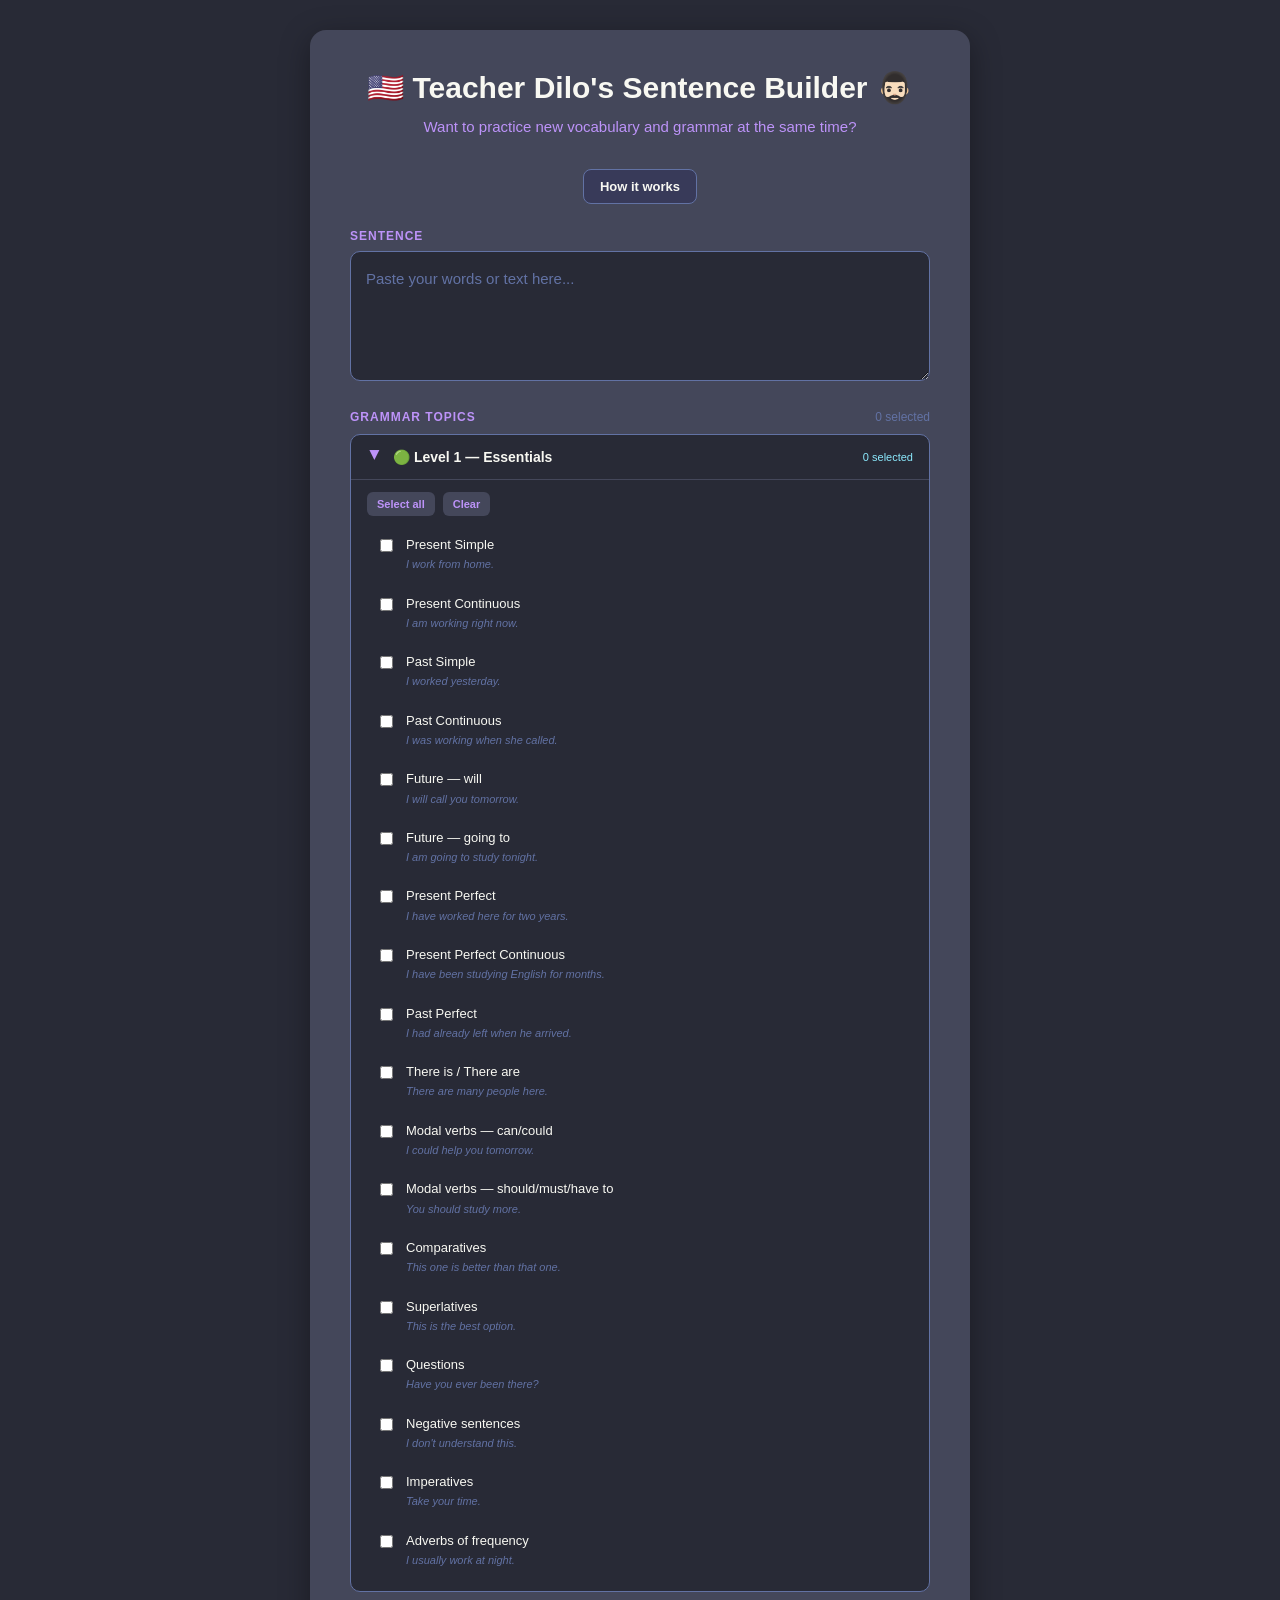
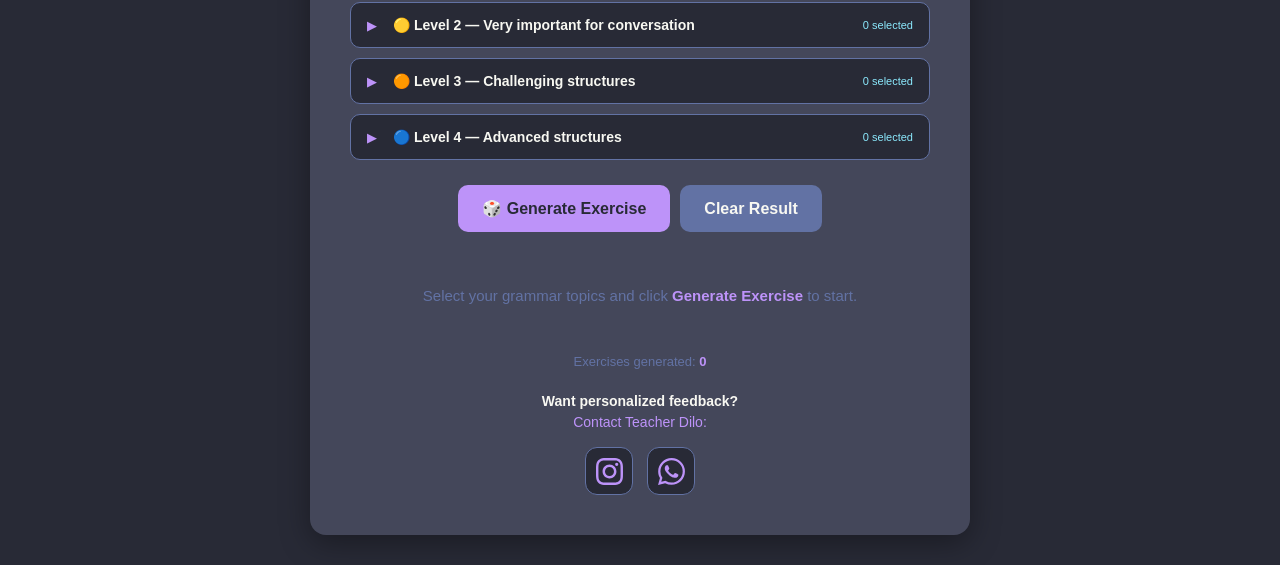
==== commit d95a3cdc: "feat: add How It Works modal and sentence input" ====
--- a/index.html
+++ b/index.html
@@ -38,48 +38,126 @@
              QUICK HOW IT WORKS
              ================================================= -->
 
-            <div class="quick-how-it-works">
-
-                <h2>How it works</h2>
-
-                <div class="quick-steps">
-
-                    <div class="quick-step">
-                        <span class="quick-step-number">1</span>
-                        <span class="quick-step-title">Choose words</span>
-                        <span class="quick-step-description">Add words or text to practice with</span>
-                    </div>
-
-                    <div class="quick-arrow">→</div>
-
-                    <div class="quick-step">
-                        <span class="quick-step-number">2</span>
-                        <span class="quick-step-title">Choose grammar</span>
-                        <span class="quick-step-description">Select grammar topics</span>
-                    </div>
-
-                    <div class="quick-arrow">→</div>
-
-                    <div class="quick-step">
-                        <span class="quick-step-number">3</span>
-                        <span class="quick-step-title">Generate</span>
-                        <span class="quick-step-description">Get your exercise</span>
-                    </div>
-
-                    <div class="quick-arrow">→</div>
-
-                    <div class="quick-step">
-                        <span class="quick-step-number">4</span>
-                        <span class="quick-step-title">Write</span>
-                        <span class="quick-step-description">Create your sentence</span>
-                    </div>
-
-                    <div class="quick-arrow">→</div>
-
-                    <div class="quick-step">
-                        <span class="quick-step-number">5</span>
-                        <span class="quick-step-title">Get feedback</span>
-                        <span class="quick-step-description">Talk to Teacher Dilo</span>
+            <div class="how-it-works-button-container">
+
+                <button type="button" class="how-it-works-button" onclick="openHowItWorks()">
+
+                    How it works
+
+                </button>
+                <!-- =================================================
+                HOW IT WORKS MODAL
+                ================================================= -->
+
+                <div id="howItWorksModal" class="how-it-works-modal" onclick="closeHowItWorks(event)">
+
+                    <div class="how-it-works-content" onclick="event.stopPropagation()">
+
+                        <div class="how-it-works-header">
+
+                            <h2>How it works</h2>
+
+                            <button type="button" class="how-it-works-close" onclick="closeHowItWorks()">
+
+                                ×
+
+                            </button>
+
+                        </div>
+
+
+                        <div class="quick-steps">
+
+                            <div class="quick-step">
+
+                                <span class="quick-step-number">1</span>
+
+                                <span class="quick-step-title">
+                                    Choose words
+                                </span>
+
+                                <span class="quick-step-description">
+                                    Add words or text to practice with
+                                </span>
+
+                            </div>
+
+
+                            <div class="quick-arrow">→</div>
+
+
+                            <div class="quick-step">
+
+                                <span class="quick-step-number">2</span>
+
+                                <span class="quick-step-title">
+                                    Choose grammar
+                                </span>
+
+                                <span class="quick-step-description">
+                                    Select grammar topics
+                                </span>
+
+                            </div>
+
+
+                            <div class="quick-arrow">→</div>
+
+
+                            <div class="quick-step">
+
+                                <span class="quick-step-number">3</span>
+
+                                <span class="quick-step-title">
+                                    Generate
+                                </span>
+
+                                <span class="quick-step-description">
+                                    Get your exercise
+                                </span>
+
+                            </div>
+
+
+                            <div class="quick-arrow">→</div>
+
+
+                            <div class="quick-step">
+
+                                <span class="quick-step-number">4</span>
+
+                                <span class="quick-step-title">
+                                    Write
+                                </span>
+
+                                <span class="quick-step-description">
+                                    Create your sentence
+                                </span>
+
+                            </div>
+
+
+                            <div class="quick-arrow">→</div>
+
+
+                            <div class="quick-step">
+
+                                <span class="quick-step-number">5</span>
+
+                                <span class="quick-step-title">
+                                    Get feedback
+                                </span>
+
+                                <span class="quick-step-description">
+                                    Talk to Teacher Dilo <a class="how-it-works-link" href="https://wa.me/555181405668" target="_blank"
+                                        rel="noopener noreferrer" aria-label="Teacher Dilo on WhatsApp"
+                                        title="WhatsApp">Here</a>
+                                </span>
+
+                            </div>
+
+                        </div>
+
                     </div>
 
                 </div>
@@ -1627,6 +1705,33 @@
         renderGrammarTopics();
 
 
+        // =========================================================
+        // HOW IT WORKS MODAL
+        // =========================================================
+
+        function openHowItWorks() {
+
+            document
+                .getElementById("howItWorksModal")
+                .classList.add("visible");
+
+        }
+
+
+        function closeHowItWorks(event) {
+
+            if (
+                !event ||
+                event.target === document.getElementById("howItWorksModal")
+            ) {
+
+                document
+                    .getElementById("howItWorksModal")
+                    .classList.remove("visible");
+
+            }
+
+        }
     </script>
 
 
--- a/styles.css
+++ b/styles.css
@@ -99,22 +99,90 @@
 }
 
 /* =====================================================
-   QUICK HOW IT WORKS
+   HOW IT WORKS BUTTON
    ===================================================== */
 
-.quick-how-it-works {
-    margin-bottom: 30px;
-    padding: 18px 20px;
+.how-it-works-button-container {
+    display: flex;
+    justify-content: center;
+    margin-bottom: 25px;
+}
+
+.how-it-works-button {
+    border: 1px solid #6272a4;
+    border-radius: 8px;
+    padding: 9px 16px;
     background: #383a59;
-    border-radius: 10px;
+    color: #f8f8f2;
+    font-size: 13px;
+    font-weight: bold;
+    cursor: pointer;
+    transition: background 0.15s, transform 0.15s;
+}
+
+.how-it-works-button:hover {
+    background: #44475a;
+    transform: translateY(-1px);
+}
+
+
+/* =====================================================
+   HOW IT WORKS MODAL
+   ===================================================== */
+
+.how-it-works-modal {
+    display: none;
+    position: fixed;
+    z-index: 1000;
+    inset: 0;
+    background: rgba(0, 0, 0, 0.65);
+    align-items: center;
+    justify-content: center;
+    padding: 20px;
+}
+
+.how-it-works-modal.visible {
+    display: flex;
+}
+
+.how-it-works-content {
+    width: 100%;
+    max-width: 650px;
+    max-height: 90vh;
+    overflow-y: auto;
+    padding: 30px;
+    background: #44475a;
     border: 1px solid #6272a4;
-}
-
-.quick-how-it-works h2 {
-    margin: 0 0 14px;
-    font-size: 15px;
-    color: #f8f8f2;
-    text-align: center;
+    border-radius: 14px;
+    box-shadow: 0 8px 30px rgba(0, 0, 0, 0.5);
+}
+
+.how-it-works-header {
+    display: flex;
+    align-items: center;
+    justify-content: space-between;
+    margin-bottom: 25px;
+}
+
+.how-it-works-header h2 {
+    margin: 0;
+    font-size: 22px;
+    color: #f8f8f2;
+}
+
+.how-it-works-close {
+    border: none;
+    background: transparent;
+    color: #6272a4;
+    font-size: 24px;
+    font-weight: bold;
+    cursor: pointer;
+    padding: 0;
+    line-height: 1;
+}
+
+.how-it-works-close:hover {
+    color: #f8f8f2;
 }
 
 .quick-steps {
@@ -134,35 +202,67 @@
 
 .quick-step-number {
     display: block;
-    font-size: 16px;
-    font-weight: bold;
-    color: #bd93f9;
-    margin-bottom: 4px;
+    font-size: 18px;
+    font-weight: bold;
+    color: #bd93f9;
+    margin-bottom: 6px;
 }
 
 .quick-step-title {
     display: block;
+    font-size: 13px;
     font-weight: bold;
     color: #f8f8f2;
 }
 
 .quick-step-description {
     display: block;
-    margin-top: 2px;
-    color: #6272a4;
+    margin-top: 4px;
+    color: #8f91a8;
 }
 
 .quick-arrow {
     color: #6272a4;
-    font-size: 14px;
+    font-size: 16px;
     flex-shrink: 0;
 }
 
+
+.how-it-works-link {
+    text-decoration: none;
+    color: #bd93f9;
+}
+
 @media (max-width: 600px) {
+
+
+    .how-it-works-content {
+        padding: 22px 18px;
+    }
+
+
+    .how-it-works-header {
+        position: relative;
+        display: flex;
+        justify-content: center;
+        align-items: center;
+    }
+
+    .how-it-works-header h2 {
+        text-align: center;
+        margin: 0;
+    }
+
+    .how-it-works-close {
+        position: absolute;
+        left: 50%;
+        top: 50%;
+        transform: translateY(-50%);
+    }
 
     .quick-steps {
         flex-direction: column;
-        gap: 10px;
+        gap: 12px;
     }
 
     .quick-arrow {
